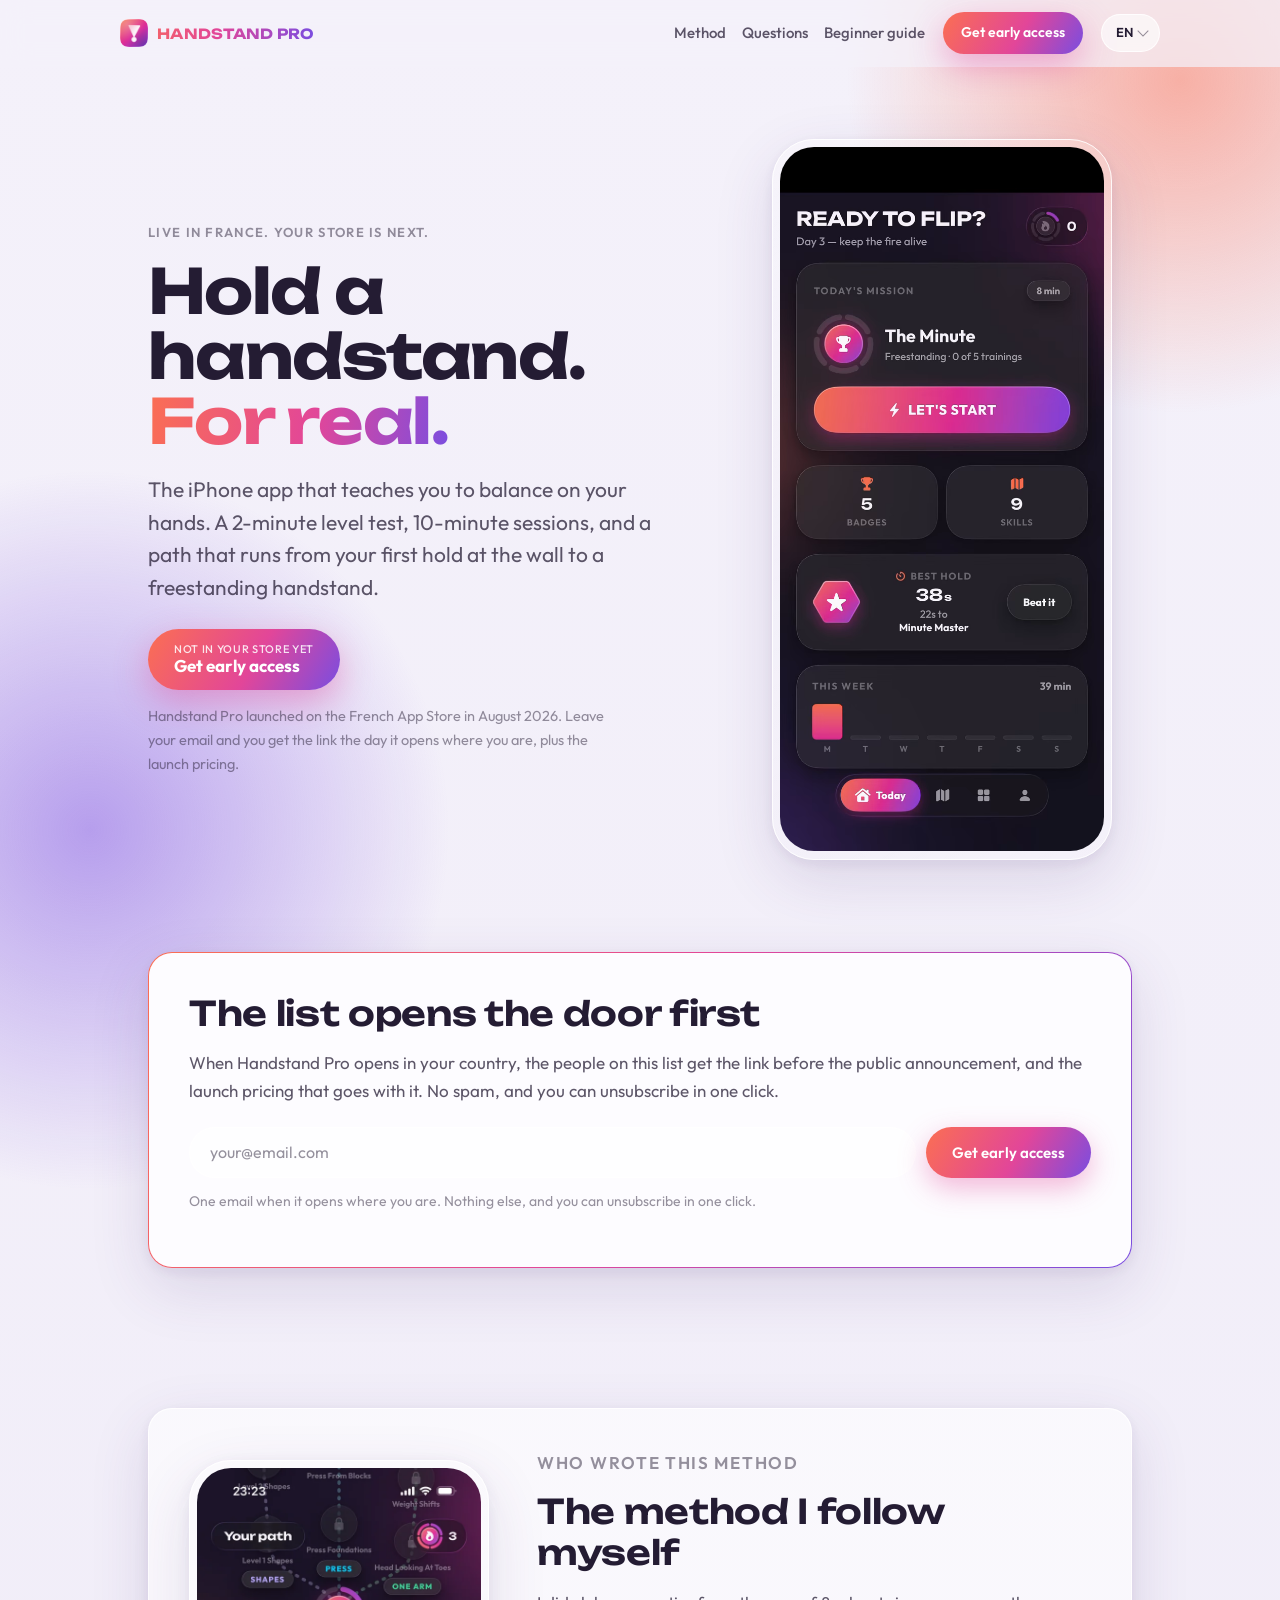
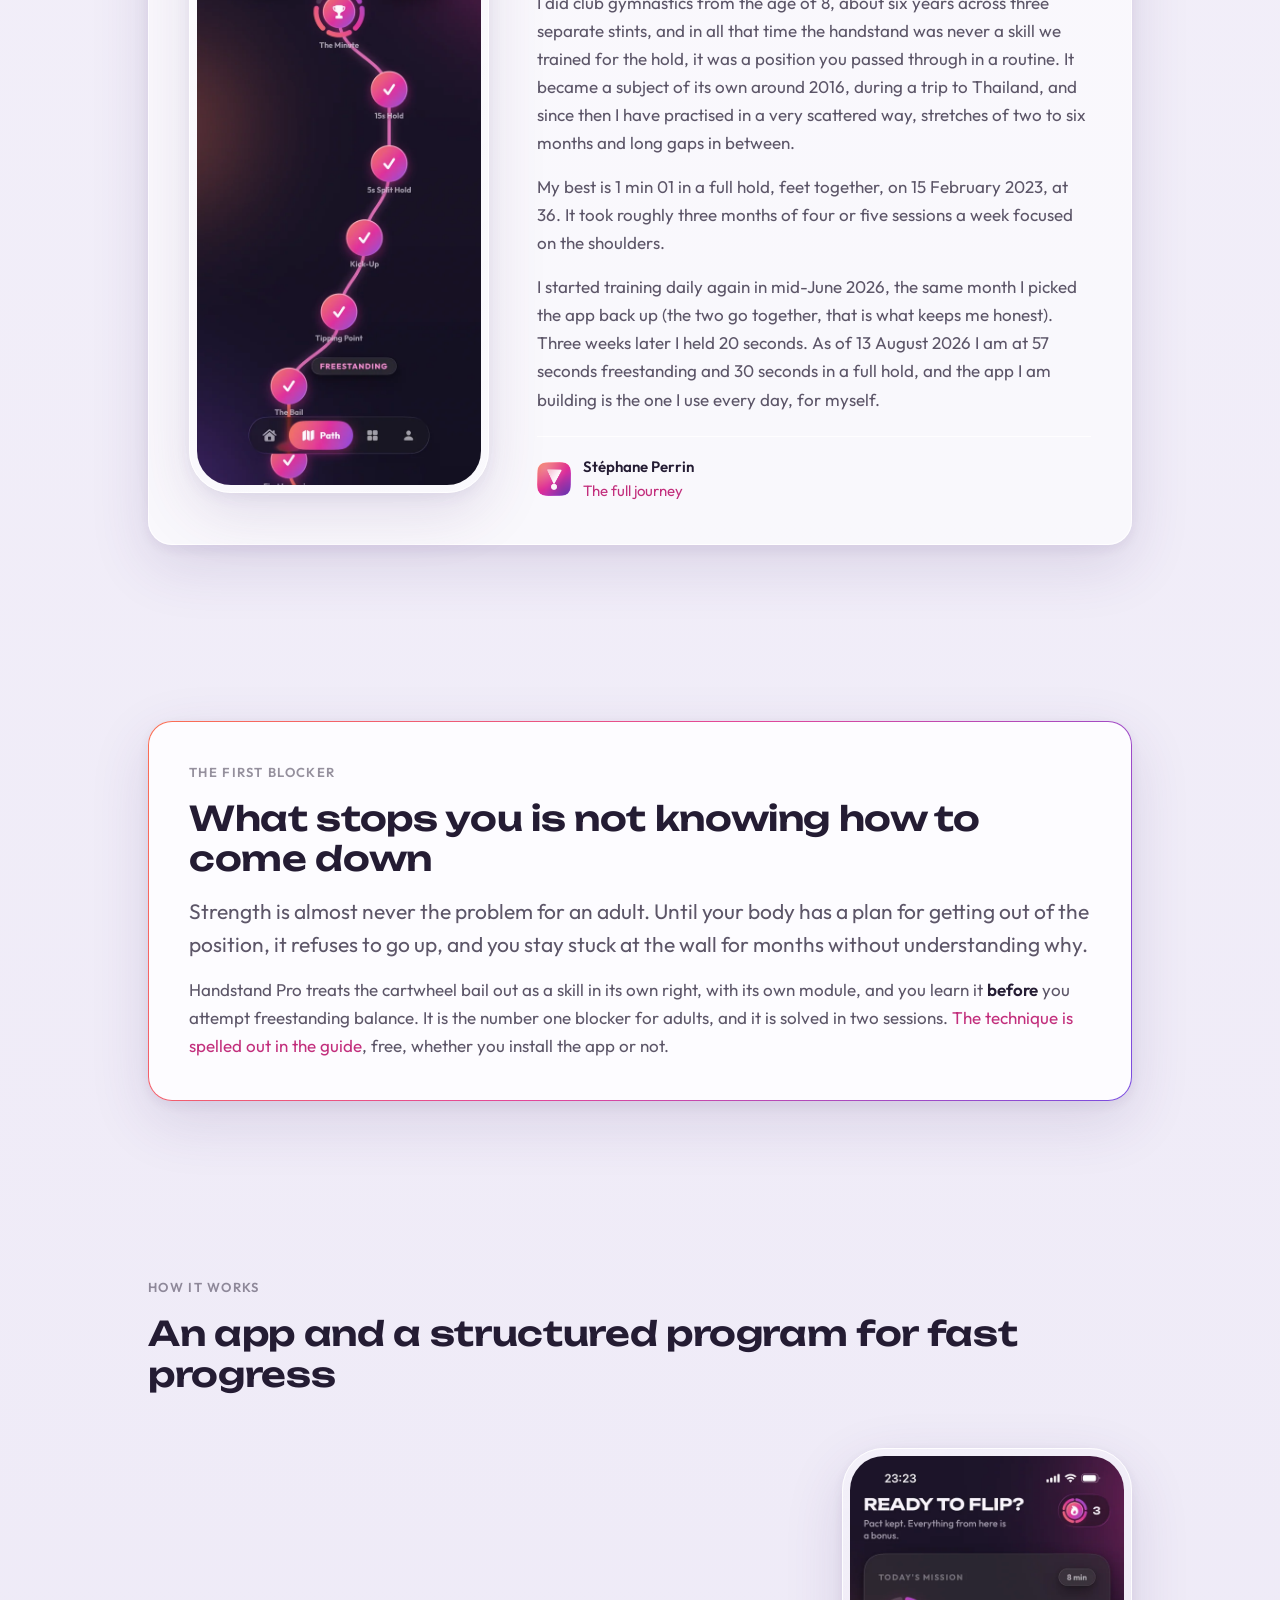
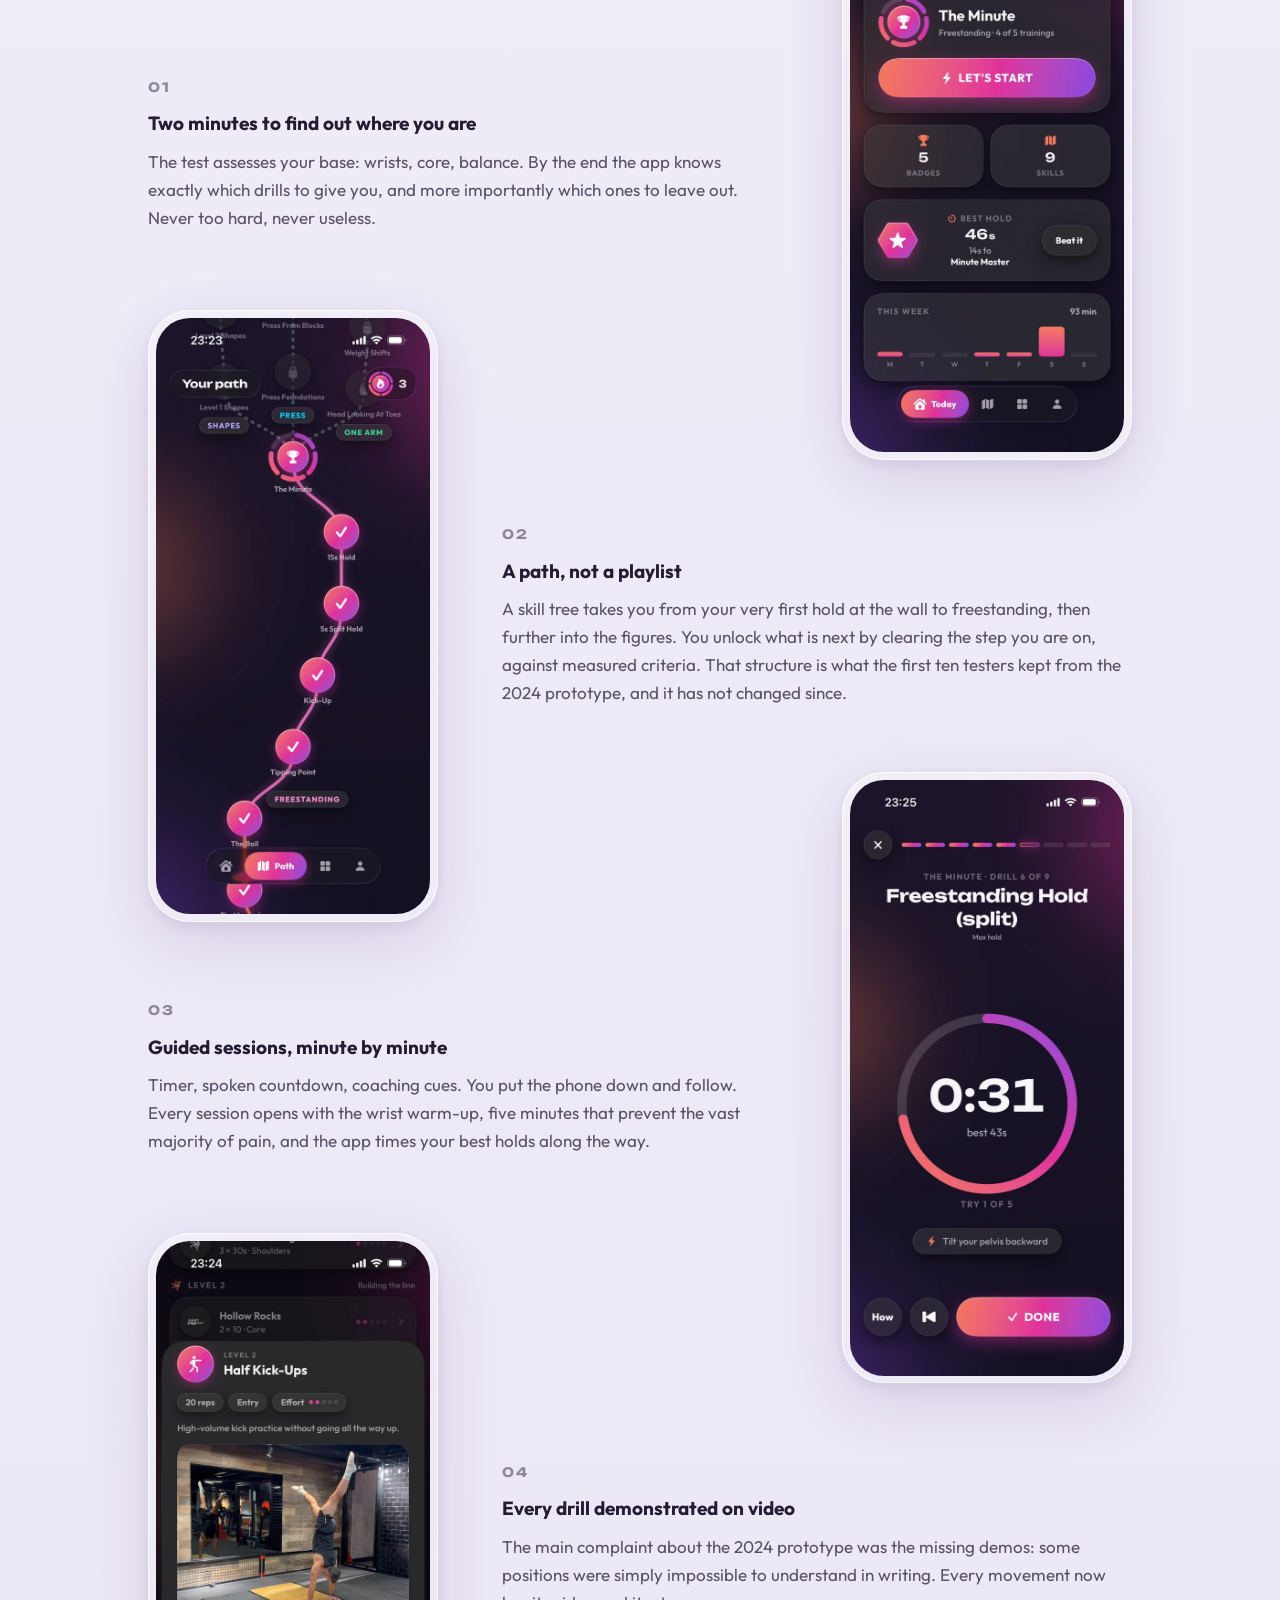
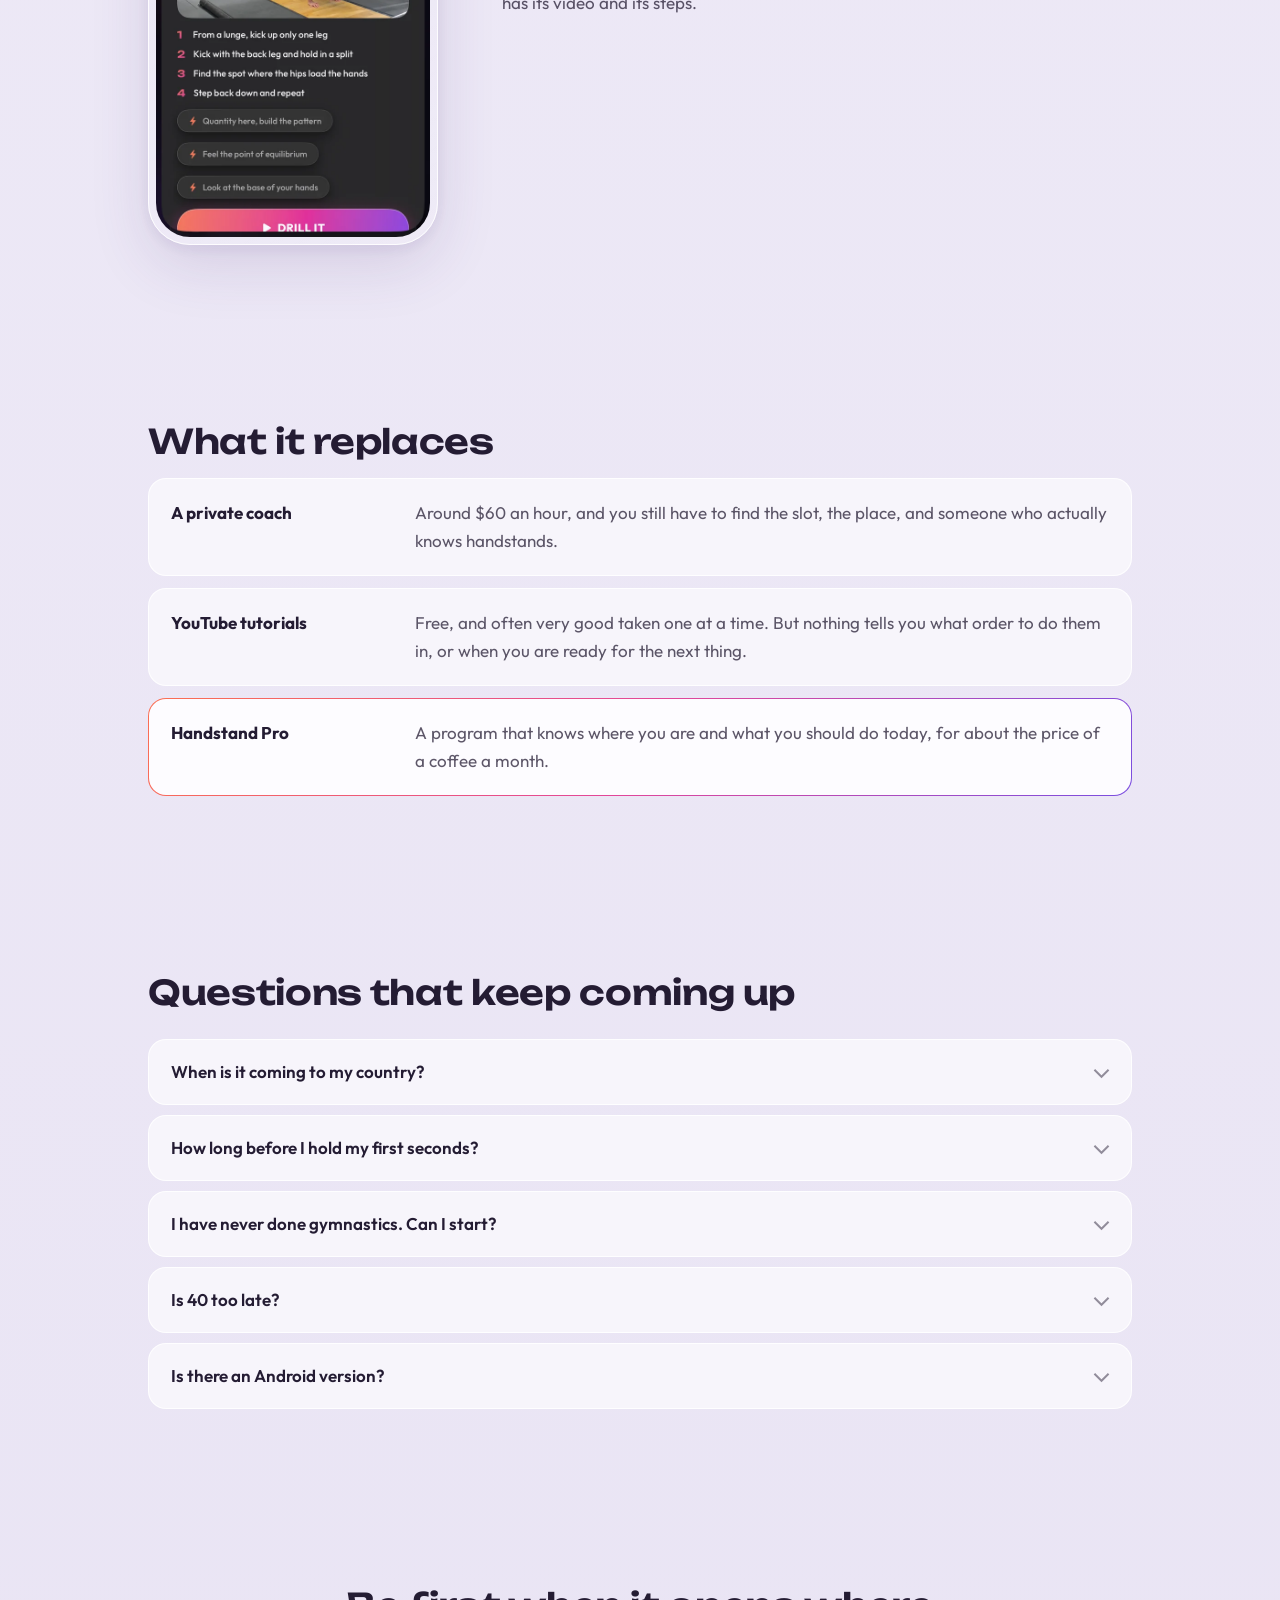
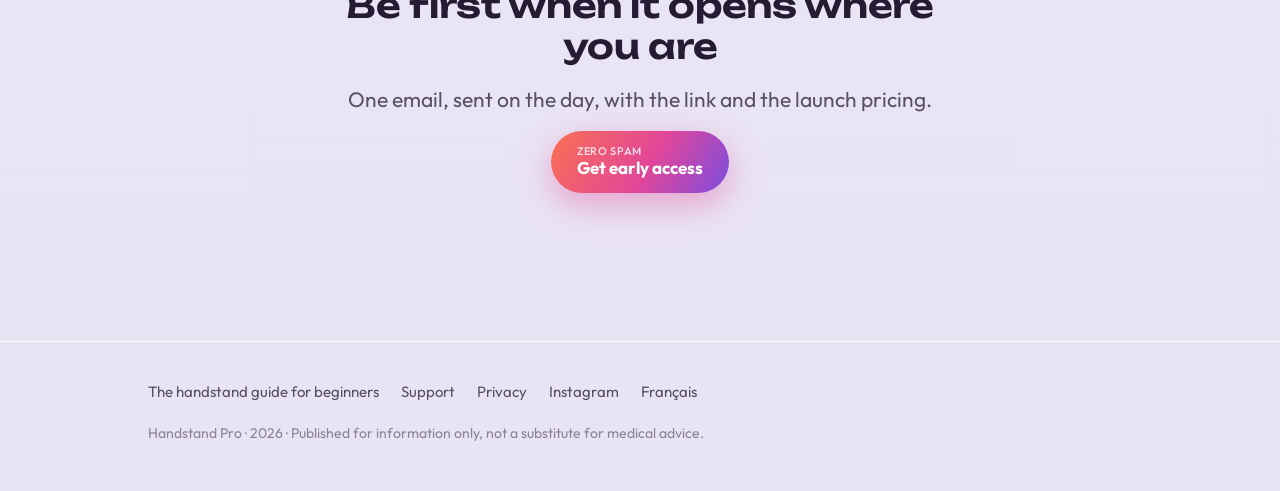
==== index.html @ 911c71a0 "Publier la page d'accueil handstandpro.app Remplace la landing MailerLite, devenue fausse depuis la " ====
<!doctype html>
<html lang="fr">
<head>
<meta charset="utf-8">
<meta name="viewport" content="width=device-width, initial-scale=1">
<title>Handstand Pro</title>
<meta name="description" content="Handstand Pro, l'app iPhone qui apprend l'équilibre sur les mains. Choisissez votre langue. Handstand Pro, the iPhone app that teaches you to balance on your hands. Pick your language.">
<link rel="canonical" href="https://handstandpro.app/">
<link rel="alternate" hreflang="fr" href="https://handstandpro.app/fr/">
<link rel="alternate" hreflang="en" href="https://handstandpro.app/en/">
<link rel="alternate" hreflang="x-default" href="https://handstandpro.app/">
<meta property="og:type" content="website">
<meta property="og:site_name" content="Handstand Pro">
<meta property="og:title" content="Handstand Pro : tiens sur les mains, pour de vrai">
<meta property="og:description" content="L'app iPhone qui t'apprend l'équilibre sur les mains : test de niveau de 2 minutes, séances de 10 minutes, parcours du mur à l'équilibre libre.">
<meta property="og:url" content="https://handstandpro.app/">
<meta property="og:image" content="https://handstandpro.app/assets/img/og-default.png">
<meta property="og:image:width" content="1200">
<meta property="og:image:height" content="630">
<meta name="twitter:card" content="summary_large_image">
<meta name="twitter:title" content="Handstand Pro : tiens sur les mains, pour de vrai">
<meta name="twitter:description" content="L'app iPhone qui t'apprend l'équilibre sur les mains : test de niveau de 2 minutes, séances de 10 minutes, parcours du mur à l'équilibre libre.">
<meta name="twitter:image" content="https://handstandpro.app/assets/img/og-default.png">
<meta name="theme-color" content="#171226">
<link rel="icon" href="/assets/img/favicon-32.png" sizes="32x32">
<link rel="icon" href="/assets/img/favicon-16.png" sizes="16x16">
<link rel="apple-touch-icon" href="/assets/img/apple-touch-icon.png">
<link rel="preload" href="/assets/fonts/Outfit-Regular.woff2" as="font" type="font/woff2" crossorigin>
<link rel="preload" href="/assets/fonts/Unbounded-Bold.woff2" as="font" type="font/woff2" crossorigin>
<link rel="stylesheet" href="/assets/css/style.css">

<!-- Aiguillage de langue.
     Il ne s'exécute QUE sur cette page. Ni /fr/ ni /en/ ne redirigent, ce qui
     garantit que les deux restent explorables par un robot, partageables par
     lien direct, et indexables séparément. Googlebot explore majoritairement
     depuis les États-Unis sans en-tête Accept-Language : une redirection posée
     sur les pages de langue lui cacherait purement et simplement le français.
     replace() plutôt que href pour ne pas piéger le bouton retour, et un choix
     explicite déjà mémorisé prime toujours sur la langue du navigateur. -->
<script>
(function () {
  try {
    var choix = localStorage.getItem("hp-lang");
    if (choix !== "fr" && choix !== "en") {
      choix = /^fr\b/i.test(navigator.language || "") ? "fr" : "en";
    }
    location.replace("/" + choix + "/" + location.search + location.hash);
  } catch (e) {}
})();
</script>
</head>
<body>
<main class="wrap section final">
  <p><img src="/assets/img/logo.png" alt="" width="64" height="64" style="border-radius:16px"></p>
  <h1 style="font-size:clamp(28px,5vw,44px)">Handstand&nbsp;<span class="grad">Pro</span></h1>
  <p class="lede">L'app iPhone qui t'apprend l'équilibre sur les mains.<br>
    <span lang="en">The iPhone app that teaches you to balance on your hands.</span></p>
  <div class="cta-row">
    <a class="btn-store" href="/fr/" hreflang="fr" lang="fr">
      <span class="store-lines"><span class="store-small">Le site en</span><span class="store-big">Français</span></span>
    </a>
    <a class="btn-ghost" href="/en/" hreflang="en" lang="en">English</a>
  </div>
  <p class="cta-note" style="margin-top:26px">
    <a href="https://learn.handstandpro.app/fr/">Le guide du handstand</a> ·
    <a href="https://learn.handstandpro.app/" hreflang="en" lang="en">The handstand guide</a> ·
    <a href="https://support.handstandpro.app">Assistance</a> ·
    <a href="https://privacy.handstandpro.app">Confidentialité</a>
  </p>
</main>
</body>
</html>
---- assets/css/style.css ----
/* handstandpro.app · design system Handstand Pro
   Mêmes jetons et mêmes polices que learn.handstandpro.app : les deux domaines
   doivent se ressembler. La mise en page, elle, est celle d'une page d'accueil
   produit et non d'un site éditorial : sections pleine largeur, un seul but,
   installer l'app. */

@font-face {
  font-family: "Outfit";
  src: url("/assets/fonts/Outfit-Regular.woff2") format("woff2");
  font-weight: 400; font-style: normal; font-display: swap;
}
@font-face {
  font-family: "Outfit";
  src: url("/assets/fonts/Outfit-Medium.woff2") format("woff2");
  font-weight: 500; font-style: normal; font-display: swap;
}
@font-face {
  font-family: "Outfit";
  src: url("/assets/fonts/Outfit-SemiBold.woff2") format("woff2");
  font-weight: 600; font-style: normal; font-display: swap;
}
@font-face {
  font-family: "Outfit";
  src: url("/assets/fonts/Outfit-Bold.woff2") format("woff2");
  font-weight: 700; font-style: normal; font-display: swap;
}
@font-face {
  font-family: "Unbounded";
  src: url("/assets/fonts/Unbounded-SemiBold.woff2") format("woff2");
  font-weight: 600; font-style: normal; font-display: swap;
}
@font-face {
  font-family: "Unbounded";
  src: url("/assets/fonts/Unbounded-Bold.woff2") format("woff2");
  font-weight: 700; font-style: normal; font-display: swap;
}

:root {
  --a1: #fb6f52;
  --a2: #e24699;
  --a3: #7a4de0;
  --bg-1: #171226;
  --bg-2: #100c1a;
  --ink: #f4f2f7;
  --ink-2: rgba(244, 242, 247, .72);
  --ink-3: rgba(244, 242, 247, .45);
  --glass: rgba(255, 255, 255, .06);
  --glass-strong: rgba(255, 255, 255, .1);
  --edge: rgba(255, 255, 255, .14);
  --shadow: 0 20px 60px rgba(0, 0, 0, .45), 0 4px 14px rgba(0, 0, 0, .3);
  --link: #ff9ec9;
  --r: 24px;
  --font-display: "Unbounded", system-ui, sans-serif;
  --font-ui: "Outfit", -apple-system, system-ui, sans-serif;
  --wrap: 1040px;
}
@media (prefers-color-scheme: light) {
  :root {
    --bg-1: #f4f1fa;
    --bg-2: #e9e4f4;
    --ink: #241c33;
    --ink-2: rgba(36, 28, 51, .74);
    --ink-3: rgba(36, 28, 51, .48);
    --glass: rgba(255, 255, 255, .6);
    --glass-strong: rgba(255, 255, 255, .82);
    --edge: rgba(255, 255, 255, .85);
    --shadow: 0 20px 60px rgba(80, 50, 120, .14), 0 4px 14px rgba(80, 50, 120, .08);
    --link: #c22e7c;
  }
}

* { box-sizing: border-box; }
html { scroll-behavior: smooth; }
html, body { margin: 0; padding: 0; }
body {
  font-family: var(--font-ui);
  font-size: 17px;
  line-height: 1.65;
  color: var(--ink);
  background: linear-gradient(180deg, var(--bg-1) 0%, var(--bg-2) 100%) no-repeat;
  background-color: var(--bg-2);
  min-height: 100vh;
  -webkit-font-smoothing: antialiased;
  position: relative;
  overflow-x: hidden;
}
/* Les deux halos signature, fixes derrière tout le contenu. */
body::before, body::after {
  content: "";
  position: fixed;
  border-radius: 50%;
  z-index: -1;
  pointer-events: none;
  opacity: .5;
}
body::before {
  width: 760px; height: 760px; top: -300px; right: -280px;
  background: radial-gradient(circle, var(--a1) 0%, transparent 62%);
}
body::after {
  width: 820px; height: 820px; bottom: -340px; left: -320px;
  background: radial-gradient(circle, var(--a3) 0%, transparent 62%);
}
@media (prefers-reduced-motion: reduce) {
  html { scroll-behavior: auto; }
  * { animation: none !important; transition: none !important; }
}

/* ---- Accessibilité ---- */
.skip {
  position: absolute;
  left: 12px; top: -60px;
  z-index: 50;
  padding: 10px 18px;
  border-radius: 999px;
  background: var(--a3);
  color: #fff;
  font-weight: 600;
  text-decoration: none;
  transition: top .2s;
}
.skip:focus { top: 12px; }
a:focus-visible, button:focus-visible, summary:focus-visible {
  outline: 3px solid var(--a2);
  outline-offset: 3px;
  border-radius: 8px;
}

/* ---- En-tête ---- */
.site-header {
  position: sticky;
  top: 0;
  z-index: 30;
  padding: 12px clamp(14px, 4vw, 28px);
  backdrop-filter: blur(14px);
  -webkit-backdrop-filter: blur(14px);
  background: color-mix(in oklab, var(--bg-1) 72%, transparent);
  border-bottom: 1px solid transparent;
  transition: border-color .2s;
}
.header-inner {
  max-width: var(--wrap);
  margin: 0 auto;
  display: flex;
  align-items: center;
  gap: 10px 18px;
}
.brand {
  font-family: var(--font-display);
  font-weight: 700;
  font-size: 14px;
  letter-spacing: .02em;
  text-transform: uppercase;
  text-decoration: none;
  background: linear-gradient(90deg, var(--a1), var(--a2), var(--a3));
  -webkit-background-clip: text;
  background-clip: text;
  color: transparent;
  display: inline-flex;
  align-items: center;
  gap: 9px;
  margin-right: auto;
}
.brand img { border-radius: 8px; display: block; flex: none; }
/* Sous 460 px, le mot-symbole seul : la rangée logo + nom + bouton + langue
   dépassait la largeur de l'écran, et un dépassement horizontal empêche le
   fond de l'en-tête collant de couvrir toute la page. Vérifié à 375 px. */
@media (max-width: 460px) { .brand-word { display: none; } }
.site-nav { display: flex; gap: 4px 16px; }
.site-nav a {
  color: var(--ink-2);
  text-decoration: none;
  font-weight: 500;
  font-size: 15px;
}
.site-nav a:hover { color: var(--ink); }
@media (max-width: 720px) { .site-nav { display: none; } }

/* Sélecteur de langue en <details>, sans une ligne de JavaScript. */
.langs { position: relative; }
.langs summary {
  display: inline-flex;
  align-items: center;
  gap: 6px;
  cursor: pointer;
  list-style: none;
  font-weight: 600;
  font-size: 13px;
  color: var(--ink);
  background: var(--glass);
  border: 1px solid var(--edge);
  border-radius: 999px;
  padding: 7px 12px 7px 14px;
}
.langs summary::-webkit-details-marker { display: none; }
.langs summary::after {
  content: "";
  width: 7px; height: 7px;
  border-right: 1.5px solid var(--ink-3);
  border-bottom: 1.5px solid var(--ink-3);
  transform: translateY(-2px) rotate(45deg);
  transition: transform .2s;
}
.langs[open] summary::after { transform: translateY(1px) rotate(-135deg); }
.langs nav {
  position: absolute;
  top: calc(100% + 6px);
  right: 0;
  z-index: 20;
  display: flex;
  flex-direction: column;
  min-width: 100%;
  padding: 6px;
  border-radius: 14px;
  border: 1px solid var(--edge);
  background: var(--bg-1);
  box-shadow: var(--shadow);
}
.langs nav a {
  white-space: nowrap;
  font-weight: 600;
  font-size: 13px;
  color: var(--ink-2);
  text-decoration: none;
  border-radius: 9px;
  padding: 7px 12px;
}
.langs nav a:hover { color: var(--ink); background: var(--glass-strong); }

/* ---- Boutons ---- */
/* Le badge App Store officiel d'Apple, version française noire.
   Les règles d'Apple interdisent de le redessiner, de le recolorer ou de
   l'enfermer dans un autre bouton : il se pose tel quel, avec autour une zone
   de respiration d'au moins un dixième de sa hauteur. D'où un simple lien
   autour du SVG, et non la pilule dégradée du reste du site.
   Il ne sert que sur la page française, seule à pointer vers l'App Store.
   Pour l'ouverture internationale, télécharger la déclinaison anglaise et
   l'ajouter à côté : ce badge est localisé, il ne se traduit pas en CSS. */
.btn-badge {
  display: inline-block;
  line-height: 0;
  border-radius: 9px;
  transition: transform .18s, filter .18s;
}
.btn-badge img { display: block; height: 54px; width: auto; }
.btn-badge:hover { filter: brightness(1.12); transform: translateY(-1px); }
.header-badge img { height: 38px; }
@media (max-width: 480px) { .header-badge img { height: 34px; } }

.btn-store {
  display: inline-flex;
  align-items: center;
  gap: 12px;
  padding: 14px 26px 15px;
  border-radius: 999px;
  font-weight: 600;
  font-size: 16px;
  color: #fff;
  text-decoration: none;
  background: linear-gradient(120deg, var(--a1), var(--a2) 55%, var(--a3));
  box-shadow: 0 12px 34px color-mix(in oklab, var(--a2) 42%, transparent);
  transition: transform .18s, filter .18s;
}
.btn-store:hover { filter: brightness(1.08); transform: translateY(-1px); }
.btn-store svg { flex: none; }
.btn-store .store-lines { display: flex; flex-direction: column; line-height: 1.15; text-align: left; }
.btn-store .store-small { font-size: 11px; font-weight: 500; opacity: .85; text-transform: uppercase; letter-spacing: .06em; }
.btn-store .store-big { font-size: 17px; font-weight: 700; }
.header-cta { padding: 9px 18px 10px; font-size: 14px; }
.header-cta .store-lines { display: none; }
.header-cta .store-label { font-weight: 600; }
@media (max-width: 480px) { .header-cta { padding: 8px 14px; } }

.btn-ghost {
  display: inline-flex;
  align-items: center;
  gap: 8px;
  padding: 13px 22px;
  border-radius: 999px;
  font-weight: 600;
  font-size: 15px;
  color: var(--ink);
  text-decoration: none;
  background: var(--glass);
  border: 1px solid var(--edge);
  transition: .2s;
}
.btn-ghost:hover { background: var(--glass-strong); }

/* ---- Structure ---- */
main { display: block; }
.wrap {
  max-width: var(--wrap);
  margin: 0 auto;
  padding: 0 clamp(16px, 4vw, 28px);
}
.section { padding: clamp(48px, 8vw, 88px) 0; }
.section-tight { padding: clamp(30px, 5vw, 52px) 0; }
.eyebrow {
  font-size: 13px;
  font-weight: 600;
  letter-spacing: .1em;
  text-transform: uppercase;
  color: var(--ink-3);
  margin: 0 0 14px;
}
h1 {
  font-family: var(--font-display);
  font-weight: 700;
  font-size: clamp(34px, 6.4vw, 62px);
  line-height: 1.05;
  letter-spacing: -.02em;
  margin: 0 0 20px;
  overflow-wrap: break-word;
}
h2 {
  font-family: var(--font-display);
  font-weight: 600;
  font-size: clamp(24px, 3.6vw, 34px);
  line-height: 1.2;
  letter-spacing: -.01em;
  margin: 0 0 16px;
  overflow-wrap: break-word;
}
h3 {
  font-family: var(--font-ui);
  font-weight: 700;
  font-size: 19px;
  margin: 0 0 8px;
  color: var(--ink);
}
p { margin: 0 0 16px; color: var(--ink-2); }
p:last-child { margin-bottom: 0; }
p strong, li strong { color: var(--ink); font-weight: 600; }
a { color: var(--link); text-decoration: underline; text-decoration-color: transparent; transition: .2s; }
a:hover { text-decoration-color: currentColor; }
.lede { font-size: clamp(17px, 2.2vw, 21px); line-height: 1.55; max-width: 620px; }
.grad {
  background: linear-gradient(100deg, var(--a1), var(--a2) 55%, var(--a3));
  -webkit-background-clip: text;
  background-clip: text;
  color: transparent;
}

/* ---- Hero ---- */
.hero { padding: clamp(34px, 6vw, 72px) 0 clamp(20px, 4vw, 40px); }
.hero-grid {
  display: grid;
  grid-template-columns: minmax(0, 1fr) minmax(0, 380px);
  gap: clamp(28px, 5vw, 60px);
  align-items: center;
}
@media (max-width: 860px) {
  .hero-grid { grid-template-columns: minmax(0, 1fr); }
}
.hero .cta-row {
  display: flex;
  flex-wrap: wrap;
  align-items: center;
  gap: 14px;
  margin: 26px 0 14px;
}
.cta-note { font-size: 14.5px; color: var(--ink-3); margin: 0; max-width: 460px; }

/* Le cadre du téléphone. Un contour de verre, pas une image de mockup :
   aucune bitmap à charger, et il s'adapte à n'importe quelle capture. */
/* Le rapport d'image vit sur .phone-screen et non ici : avec box-sizing
   border-box, un aspect-ratio posé sur .phone s'applique à la boîte de bordure,
   et les 8 px de rembourrage rendaient l'écran plus haut que l'écran réel.
   Le cadre tire donc sa hauteur de son contenu. */
.phone {
  position: relative;
  margin: 0 auto;
  width: 100%;
  max-width: 300px;
  border-radius: 42px;
  padding: 8px;
  background: linear-gradient(150deg, rgba(255,255,255,.28), rgba(255,255,255,.05) 45%, rgba(255,255,255,.16));
  box-shadow: var(--shadow);
}
.phone::after {
  content: "";
  position: absolute;
  inset: 0;
  border-radius: 42px;
  border: 1px solid var(--edge);
  pointer-events: none;
}
.phone-lg { max-width: 340px; }

/* L'écran. Il porte le rapport de l'iPhone 16 Pro, celui des captures.
   La vidéo de démo a été enregistrée sans la barre d'état : son rapport brut
   (640/1302) est plus court que celui de l'écran, ce qui donnait un téléphone
   sans front, et le recadrage `cover` qui compensait lui rognait les côtés.
   Le bandeau noir de 89 px est donc incrusté dans le fichier lui-même, avec
   ffmpeg, plutôt que simulé en CSS. C'est ce qui règle le problème pour de
   bon : le haut de l'app change de couleur au fil de la lecture, du quasi
   noir au violet avec un halo rose, aucun aplat ni dégradé fixe ne pouvait
   suivre. La commande est dans le README. */
.phone-screen {
  position: relative;
  aspect-ratio: 1206 / 2622;
  border-radius: 34px;
  overflow: hidden;
  background: #000;
  /* Permet à l'heure ci-dessous de se dimensionner en cqw, donc en proportion
     de l'écran, quelle que soit la taille à laquelle le cadre est affiché. */
  container-type: inline-size;
}
.phone-screen > img,
.phone-screen > video {
  display: block;
  width: 100%;
  height: 100%;
  object-fit: cover;
}

/* L'heure sur le bandeau, pour le seul cas vidéo : les captures ont déjà leur
   vraie barre d'état. Position et taille relevées au pixel sur une capture de
   l'app (1206 × 2622) : centre à 18,37 % de la largeur et 3,72 % de la
   hauteur, chiffres de 38 px de haut, soit 4,4 % de la largeur une fois
   ramenés à la hauteur de fonte.
   La pile de polices commence par celle du système : sur un Mac ou un iPhone,
   c'est la vraie SF Pro, celle de la barre d'état. Ailleurs on retombe sur
   Helvetica, assez proche à cette taille. On n'embarque pas SF, sa licence ne
   couvre pas la diffusion web. C'est la seule entorse aux deux polices du
   design system, et elle est délibérée : il s'agit d'imiter iOS, pas la marque. */
.phone-screen.is-video .phone-time {
  position: absolute;
  top: 3.72%;
  left: 18.37%;
  transform: translate(-50%, -50%);
  z-index: 2;
  color: #fff;
  font-family: -apple-system, BlinkMacSystemFont, "SF Pro Text", "Helvetica Neue", Helvetica, Arial, sans-serif;
  font-size: 4.4cqw;
  font-weight: 600;
  line-height: 1;
  letter-spacing: -.01em;
  font-variant-numeric: tabular-nums;
}

/* ---- Bandeau de chiffres ---- */
.stats {
  display: grid;
  grid-template-columns: repeat(3, minmax(0, 1fr));
  gap: 2px;
  border-radius: var(--r);
  overflow: hidden;
  border: 1px solid var(--edge);
  background: var(--edge);
}
@media (max-width: 620px) { .stats { grid-template-columns: minmax(0, 1fr); } }
.stat {
  background: color-mix(in oklab, var(--bg-1) 88%, transparent);
  padding: 22px 20px;
  text-align: center;
}
.stat-num {
  font-family: var(--font-display);
  font-weight: 700;
  font-size: clamp(24px, 3.4vw, 32px);
  line-height: 1.1;
  display: block;
  margin-bottom: 6px;
}
.stat-label { font-size: 14.5px; color: var(--ink-3); margin: 0; line-height: 1.4; }

/* ---- Cartes ---- */
.card {
  background: var(--glass);
  border: 1px solid var(--edge);
  border-radius: var(--r);
  box-shadow: var(--shadow);
  padding: clamp(24px, 4vw, 40px);
}
/* Carte à bord dégradé, pour les deux ou trois blocs qui doivent ressortir. */
.card-accent {
  border: 1px solid transparent;
  background:
    linear-gradient(var(--bg-1), var(--bg-1)) padding-box,
    linear-gradient(120deg, var(--a1), var(--a2), var(--a3)) border-box;
}
@media (prefers-color-scheme: light) {
  .card-accent {
    background:
      linear-gradient(#fdfcff, #fdfcff) padding-box,
      linear-gradient(120deg, var(--a1), var(--a2), var(--a3)) border-box;
  }
}

/* ---- Bloc auteur ---- */
.author-grid {
  display: grid;
  grid-template-columns: minmax(0, 300px) minmax(0, 1fr);
  gap: clamp(24px, 4vw, 48px);
  align-items: center;
}
@media (max-width: 800px) {
  .author-grid { grid-template-columns: minmax(0, 1fr); }
}
.author-body p { font-size: 17px; }
.signature {
  display: flex;
  align-items: center;
  gap: 12px;
  margin-top: 22px;
  padding-top: 18px;
  border-top: 1px solid var(--edge);
  font-size: 15px;
  color: var(--ink-3);
}
.signature strong { color: var(--ink); font-weight: 600; display: block; }

/* ---- Étapes ---- */
.step {
  display: grid;
  grid-template-columns: minmax(0, 1fr) minmax(0, 290px);
  gap: clamp(24px, 5vw, 64px);
  align-items: center;
  margin-bottom: clamp(44px, 7vw, 84px);
}
.step:last-child { margin-bottom: 0; }
/* nth-of-type et non nth-child : les frères de .step sont un <p> et un <h2>,
   qui décalent la numérotation de nth-child et la rendent dépendante de tout
   ajout de titre dans la section. */
.step:nth-of-type(even) { grid-template-columns: minmax(0, 290px) minmax(0, 1fr); }
.step:nth-of-type(even) .step-visual { order: -1; }

/* Les téléphones s'entrecroisent : le haut de chacun remonte au-dessus du bas
   du précédent, en quinconce d'un côté puis de l'autre. Les textes, eux, ne se
   chevauchent pas. Ils sont centrés verticalement dans une étape bien plus
   haute qu'eux et alternent de côté, si bien que le débord d'un téléphone
   tombe toujours en face de l'espace vide laissé par le texte voisin.
   Réservé au grand écran : sous 800 px la mise en page s'empile, et un
   chevauchement y superposerait texte et image. */
@media (min-width: 801px) {
  .step { margin-bottom: -150px; }
  .step-visual { position: relative; z-index: 1; }
}
@media (max-width: 800px) {
  .step, .step:nth-of-type(even) { grid-template-columns: minmax(0, 1fr); }
  .step:nth-of-type(even) .step-visual { order: 0; }
}
.step-num {
  font-family: var(--font-display);
  font-weight: 700;
  font-size: 13px;
  letter-spacing: .12em;
  color: var(--ink-3);
  margin: 0 0 10px;
}

/* ---- Comparatif ---- */
.compare { display: grid; gap: 12px; }
.compare-row {
  display: grid;
  grid-template-columns: minmax(0, 220px) minmax(0, 1fr);
  gap: 6px 24px;
  align-items: baseline;
  padding: 20px 22px;
  border-radius: 18px;
  border: 1px solid var(--edge);
  background: var(--glass);
}
@media (max-width: 640px) { .compare-row { grid-template-columns: minmax(0, 1fr); } }
.compare-row.is-us { border-color: transparent; background:
    linear-gradient(var(--bg-1), var(--bg-1)) padding-box,
    linear-gradient(120deg, var(--a1), var(--a2), var(--a3)) border-box; }
@media (prefers-color-scheme: light) {
  .compare-row.is-us { background:
      linear-gradient(#fdfcff, #fdfcff) padding-box,
      linear-gradient(120deg, var(--a1), var(--a2), var(--a3)) border-box; }
}
.compare-who { font-weight: 700; color: var(--ink); font-size: 17px; margin: 0; }
.compare-what { margin: 0; }

/* ---- Prix ---- */
.plans {
  display: grid;
  grid-template-columns: repeat(3, minmax(0, 1fr));
  gap: 14px;
}
@media (max-width: 760px) { .plans { grid-template-columns: minmax(0, 1fr); } }
.plan {
  padding: 24px 22px;
  border-radius: 20px;
  border: 1px solid var(--edge);
  background: var(--glass);
  position: relative;
}
.plan.is-best {
  border-color: transparent;
  background:
    linear-gradient(var(--bg-1), var(--bg-1)) padding-box,
    linear-gradient(120deg, var(--a1), var(--a2), var(--a3)) border-box;
}
@media (prefers-color-scheme: light) {
  .plan.is-best { background:
      linear-gradient(#fdfcff, #fdfcff) padding-box,
      linear-gradient(120deg, var(--a1), var(--a2), var(--a3)) border-box; }
}
.plan-tag {
  position: absolute;
  top: -11px; left: 22px;
  font-size: 11.5px;
  font-weight: 700;
  letter-spacing: .08em;
  text-transform: uppercase;
  padding: 4px 12px;
  border-radius: 999px;
  color: #fff;
  background: linear-gradient(90deg, var(--a1), var(--a2), var(--a3));
}
.plan-name { font-size: 14px; font-weight: 600; color: var(--ink-3); margin: 0 0 6px; text-transform: uppercase; letter-spacing: .06em; }
.plan-price { font-family: var(--font-display); font-weight: 700; font-size: 26px; color: var(--ink); margin: 0 0 4px; line-height: 1.15; }
.plan-note { font-size: 14.5px; margin: 0; }

/* ---- FAQ ---- */
.faq { display: grid; gap: 10px; }
.faq details {
  border: 1px solid var(--edge);
  border-radius: 18px;
  background: var(--glass);
  overflow: hidden;
}
.faq summary {
  cursor: pointer;
  list-style: none;
  padding: 18px 52px 18px 22px;
  font-weight: 600;
  font-size: 17px;
  color: var(--ink);
  position: relative;
}
.faq summary::-webkit-details-marker { display: none; }
.faq summary::after {
  content: "";
  position: absolute;
  right: 24px; top: 25px;
  width: 9px; height: 9px;
  border-right: 2px solid var(--ink-3);
  border-bottom: 2px solid var(--ink-3);
  transform: rotate(45deg);
  transition: transform .2s;
}
.faq details[open] summary::after { transform: translateY(4px) rotate(-135deg); }
.faq .faq-body { padding: 0 22px 20px; }
.faq .faq-body p { font-size: 16px; }

/* ---- Bloc final ---- */
.final { text-align: center; }
.final h2 { max-width: 620px; margin-left: auto; margin-right: auto; }
.final .lede { margin-left: auto; margin-right: auto; }
.final .cta-row { justify-content: center; }
.final .cta-note { margin-left: auto; margin-right: auto; }

/* ---- Formulaire d'inscription (page EN uniquement) ---- */
.form-slot { margin: 22px 0 0; }
.signup {
  display: flex;
  flex-wrap: wrap;
  gap: 10px;
}
.signup input[type="email"] {
  flex: 1 1 260px;
  min-width: 0;
  padding: 14px 20px;
  border-radius: 999px;
  border: 1px solid var(--edge);
  background: var(--glass);
  color: var(--ink);
  font-family: inherit;
  /* 16 px au minimum : en dessous, Safari sur iPhone zoome à la mise au point
     et casse la mise en page. */
  font-size: 16px;
  line-height: 1.3;
}
.signup input[type="email"]::placeholder { color: var(--ink-3); }
.signup input[type="email"]:focus-visible {
  outline: 2px solid var(--a2);
  outline-offset: 2px;
  border-color: transparent;
}
.signup button {
  flex: none;
  padding: 14px 26px;
  border: 0;
  border-radius: 999px;
  cursor: pointer;
  font-family: inherit;
  font-size: 15px;
  font-weight: 600;
  color: #fff;
  background: linear-gradient(120deg, var(--a1), var(--a2) 55%, var(--a3));
  box-shadow: 0 10px 28px color-mix(in oklab, var(--a2) 38%, transparent);
  transition: filter .18s, transform .18s;
}
.signup button:hover:not(:disabled) { filter: brightness(1.08); transform: translateY(-1px); }
.signup button:disabled { opacity: .6; cursor: default; }
/* Piège à robots : un champ réel, masqué aux humains et aux lecteurs d'écran.
   Rempli, on jette l'envoi. Évite d'avoir à charger un reCAPTCHA tiers. */
.signup .hp-trap {
  position: absolute;
  left: -9999px;
  width: 1px;
  height: 1px;
  overflow: hidden;
}
.signup-note { font-size: 14px; color: var(--ink-3); margin: 12px 0 0; }
.signup-msg { margin: 14px 0 0; font-size: 16px; font-weight: 500; }
.signup-msg[data-state="ok"] { color: var(--ink); }
.signup-msg[data-state="ko"] { color: var(--link); }

/* ---- Pied de page ---- */
.site-footer {
  border-top: 1px solid var(--edge);
  padding: 38px 0 46px;
  margin-top: clamp(30px, 5vw, 60px);
}
.footer-links {
  display: flex;
  flex-wrap: wrap;
  gap: 10px 22px;
  margin-bottom: 18px;
}
.footer-links a { color: var(--ink-2); text-decoration: none; font-size: 15px; }
.footer-links a:hover { color: var(--ink); }
.footer-note { font-size: 14px; color: var(--ink-3); margin: 0; }
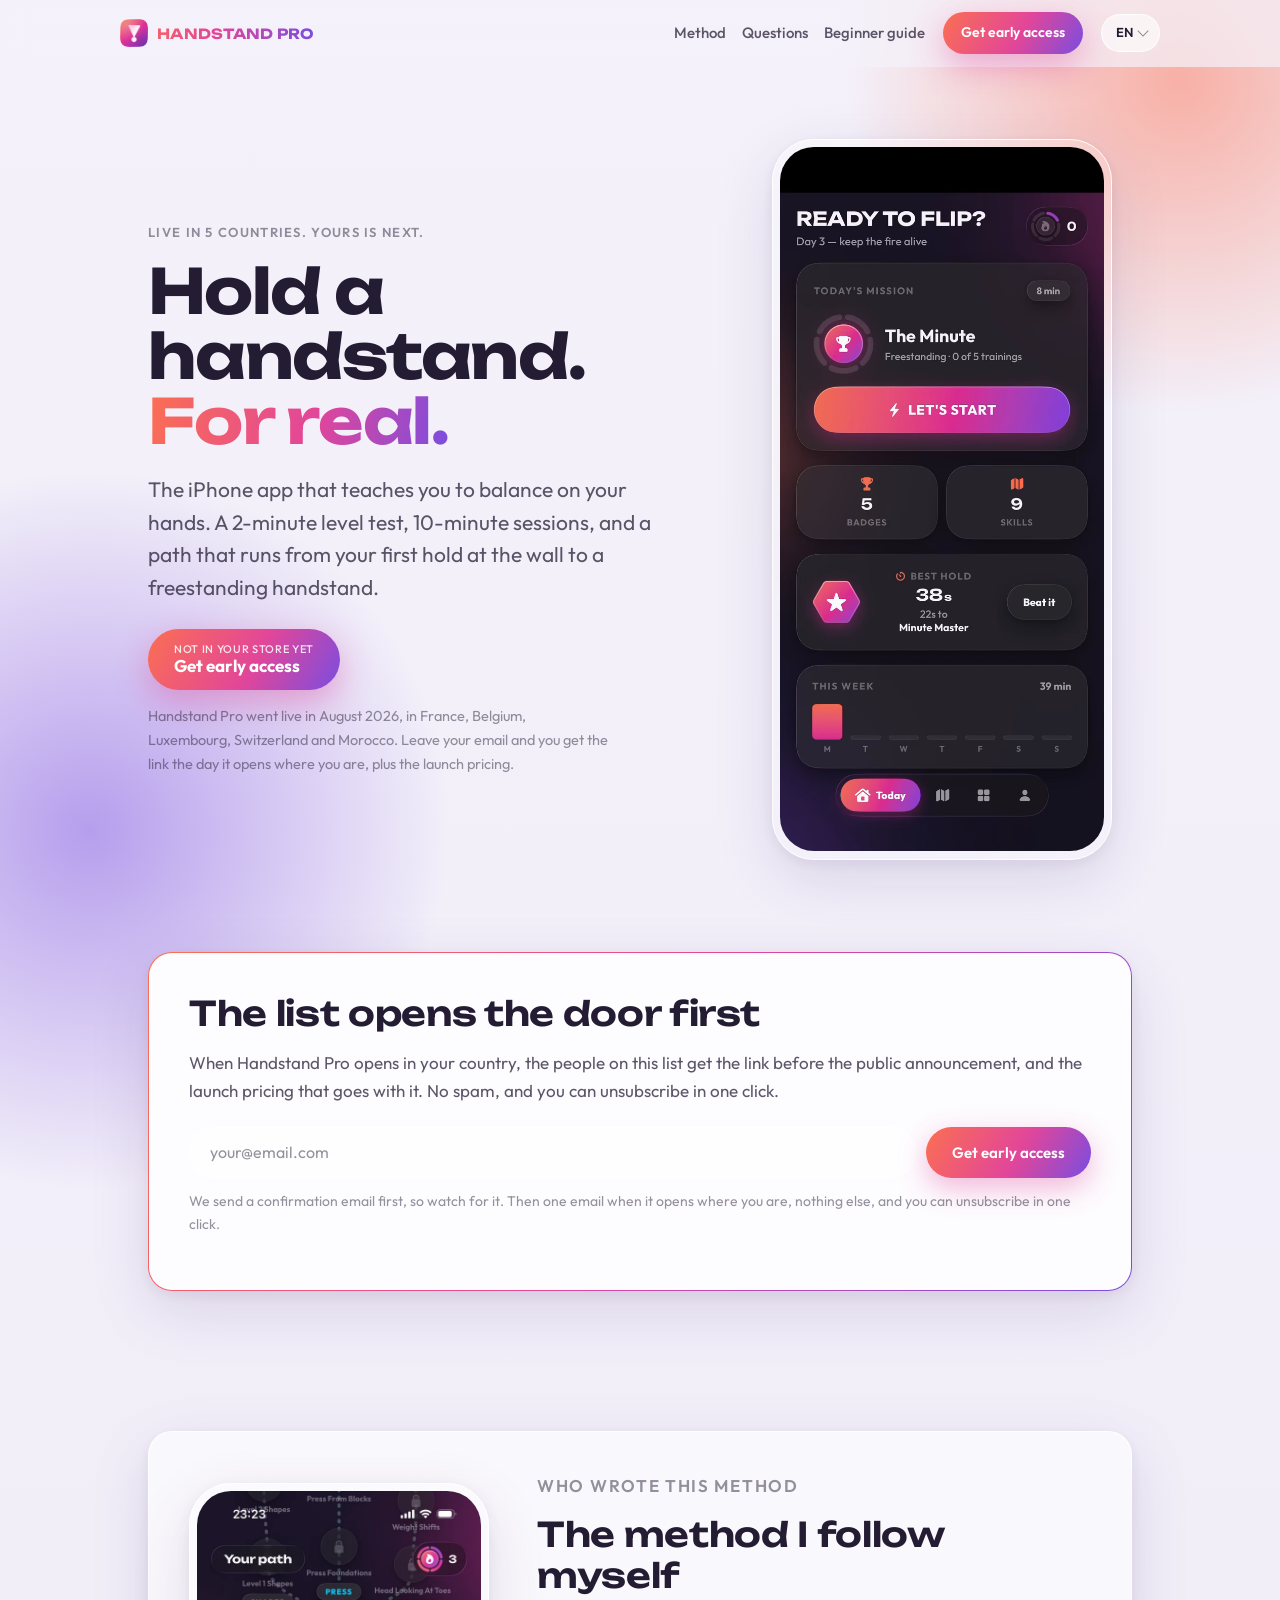
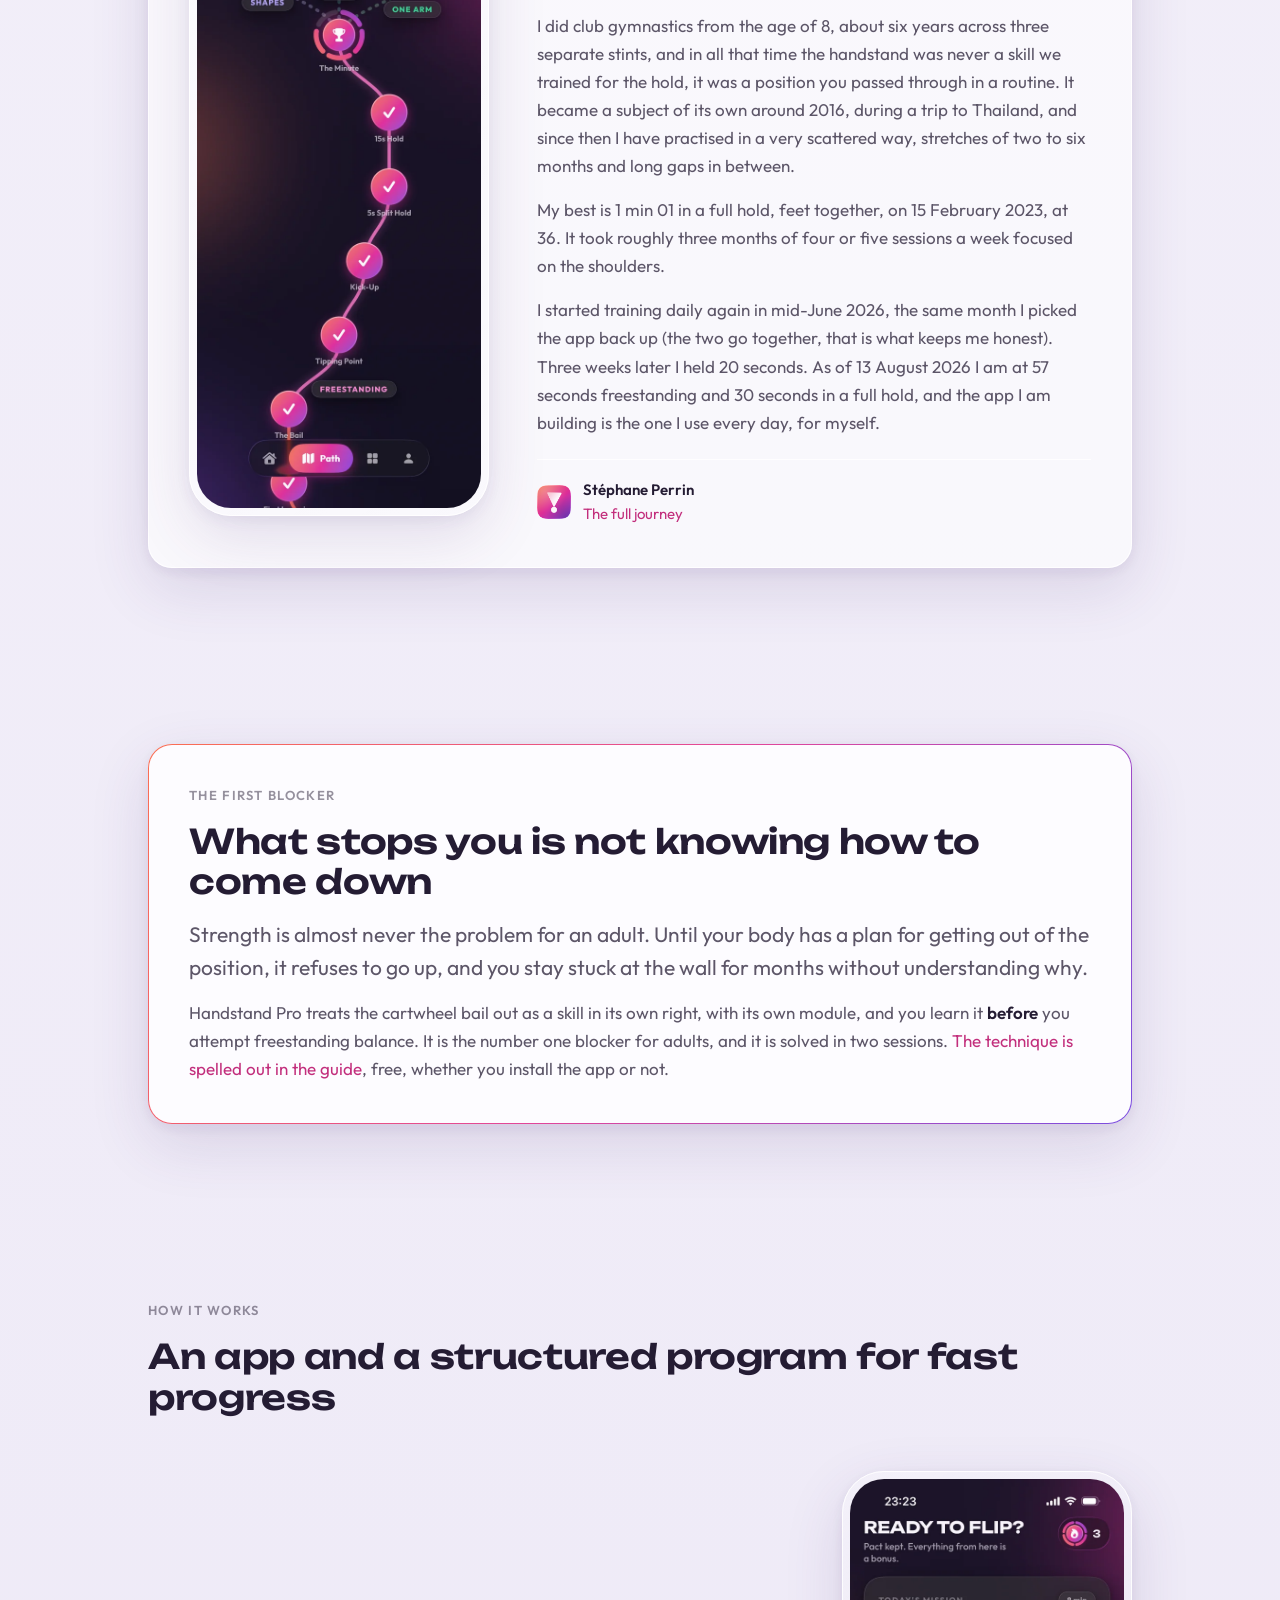
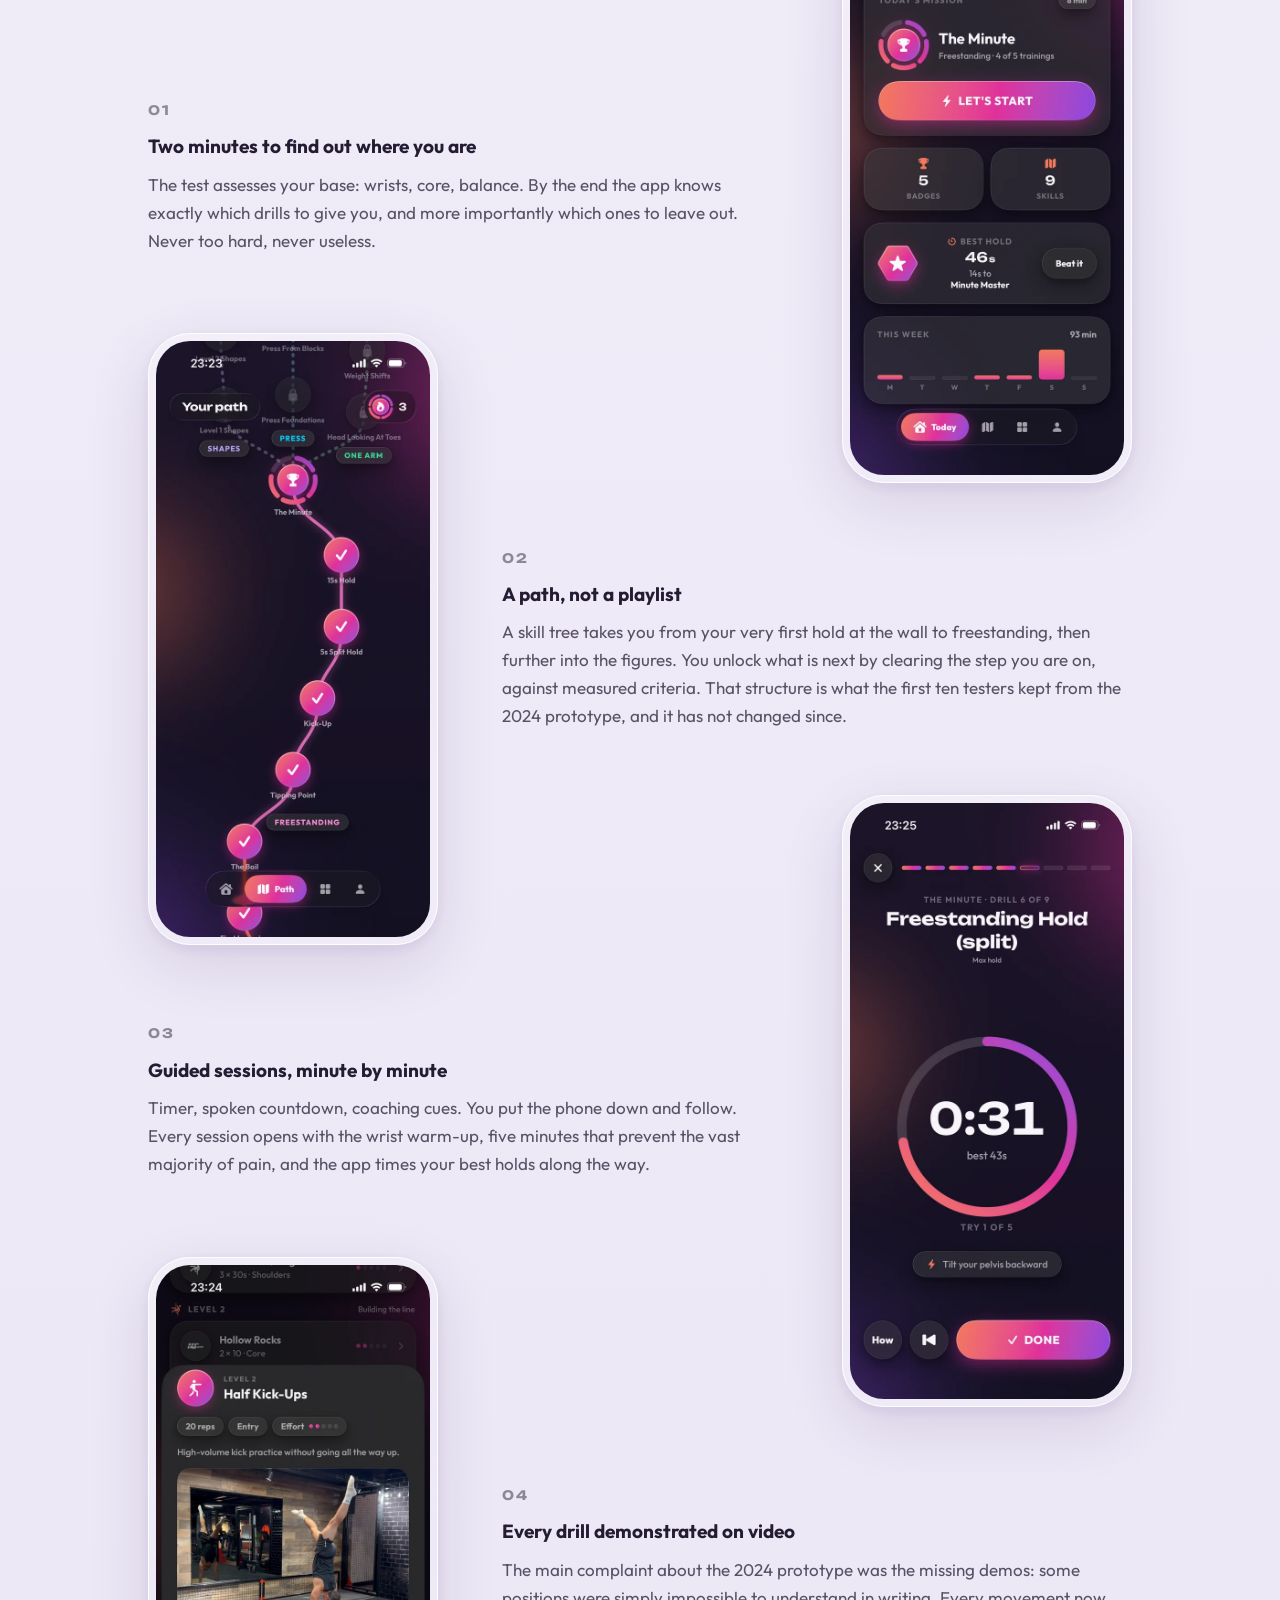
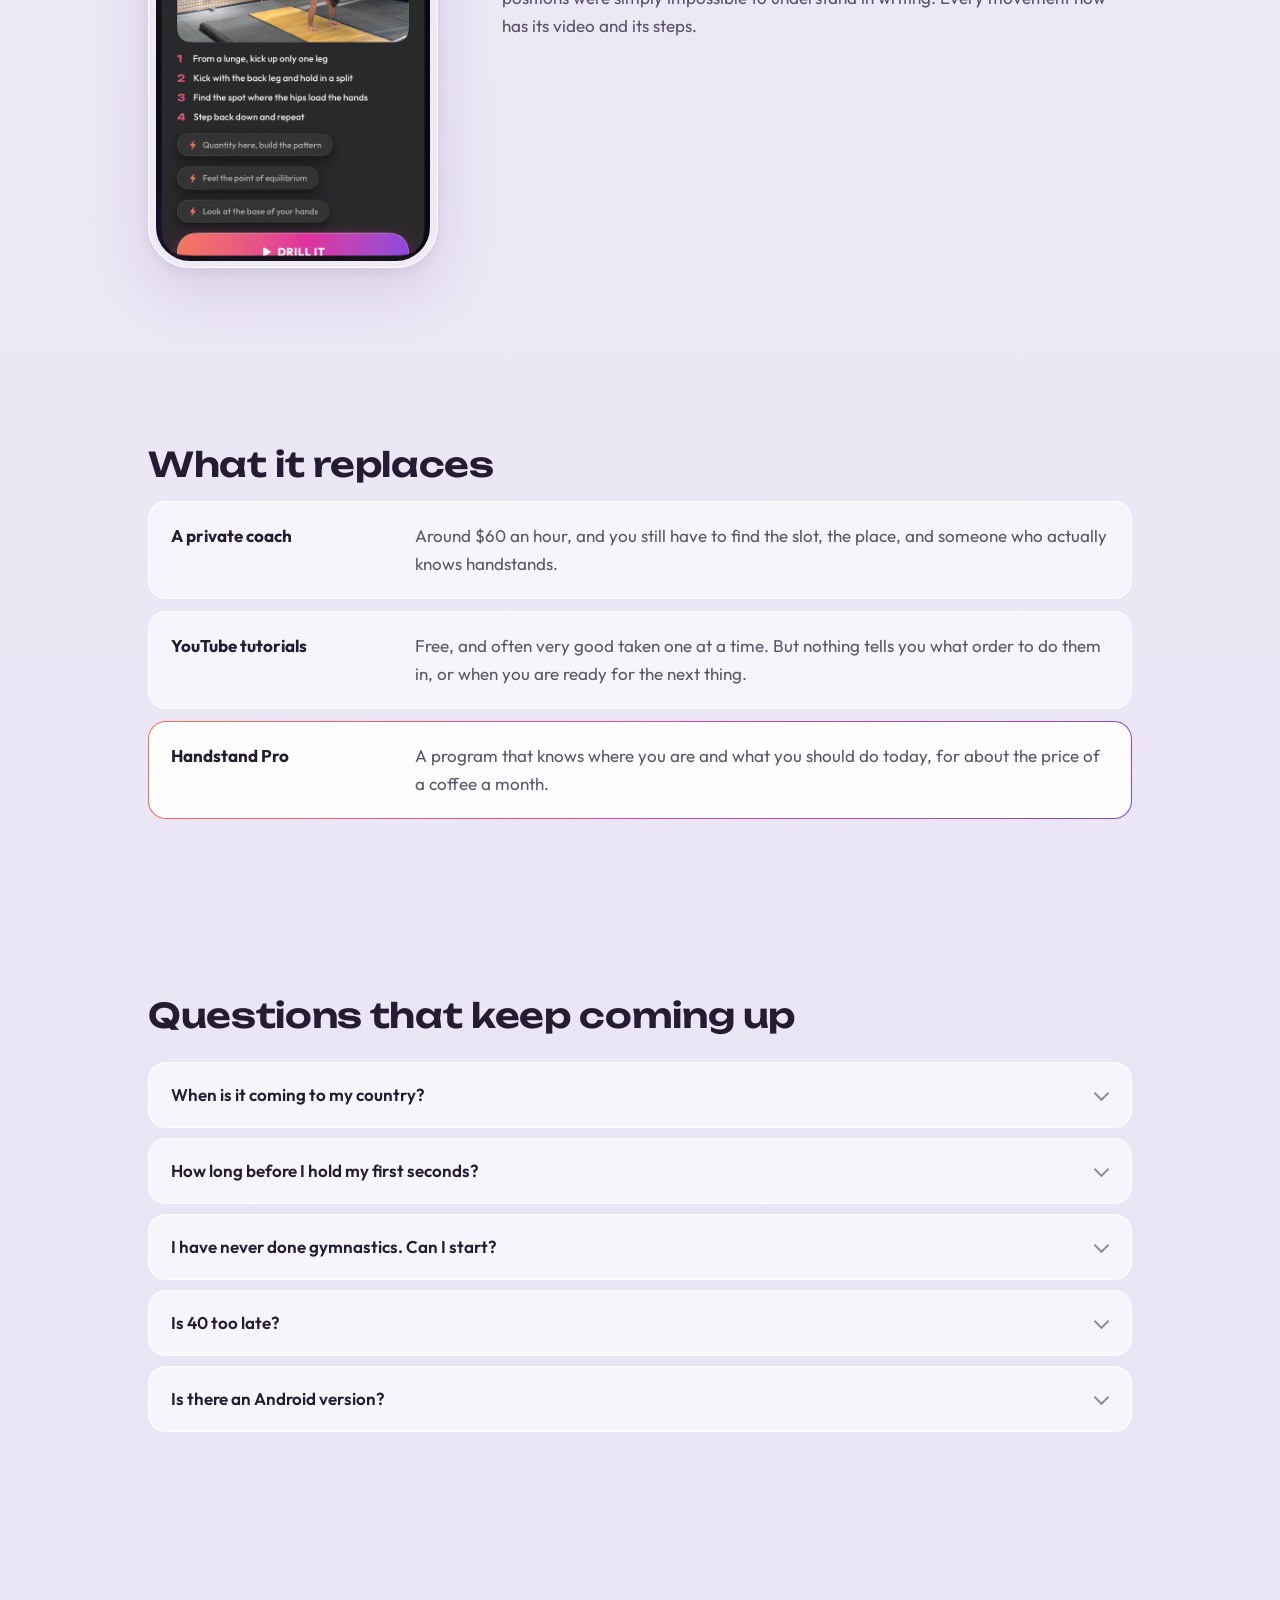
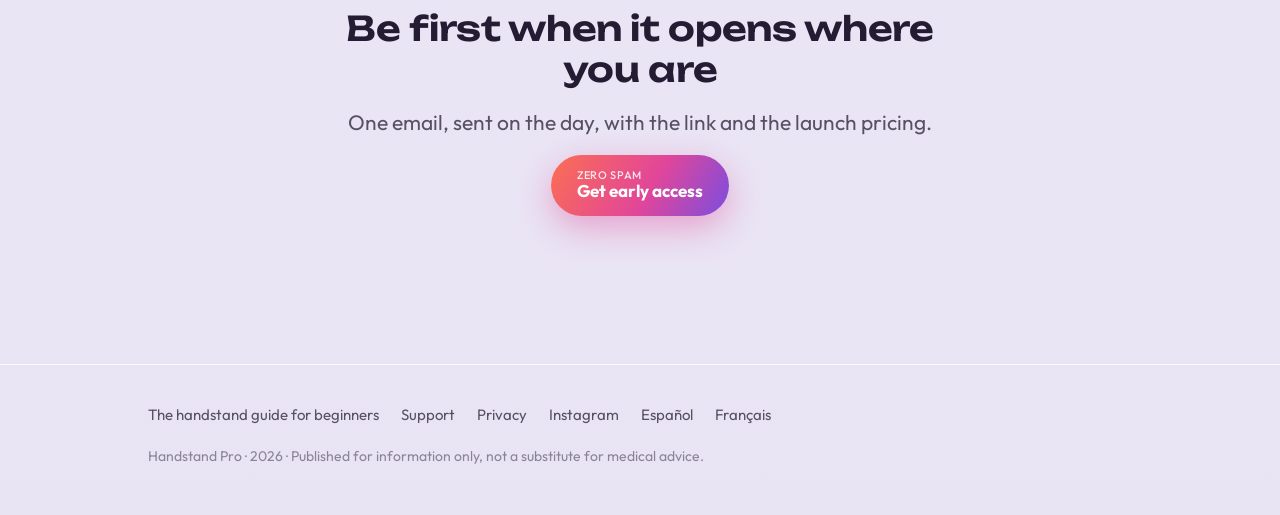
==== commit 014842c1: "Ajouter la page espagnole ⚠️ NE PAS PUBLIER EN L'ÉTAT : il manque la vidéo de démo espagnole, Demo-E" ====
--- a/index.html
+++ b/index.html
@@ -4,10 +4,11 @@
 <meta charset="utf-8">
 <meta name="viewport" content="width=device-width, initial-scale=1">
 <title>Handstand Pro</title>
-<meta name="description" content="Handstand Pro, l'app iPhone qui apprend l'équilibre sur les mains. Choisissez votre langue. Handstand Pro, the iPhone app that teaches you to balance on your hands. Pick your language.">
+<meta name="description" content="Handstand Pro, l'app iPhone qui apprend l'équilibre sur les mains. Choisissez votre langue. Handstand Pro, the iPhone app that teaches you to balance on your hands. Pick your language. Elige tu idioma.">
 <link rel="canonical" href="https://handstandpro.app/">
 <link rel="alternate" hreflang="fr" href="https://handstandpro.app/fr/">
 <link rel="alternate" hreflang="en" href="https://handstandpro.app/en/">
+<link rel="alternate" hreflang="es" href="https://handstandpro.app/es/">
 <link rel="alternate" hreflang="x-default" href="https://handstandpro.app/">
 <meta property="og:type" content="website">
 <meta property="og:site_name" content="Handstand Pro">
@@ -41,8 +42,11 @@
 (function () {
   try {
     var choix = localStorage.getItem("hp-lang");
-    if (choix !== "fr" && choix !== "en") {
-      choix = /^fr\b/i.test(navigator.language || "") ? "fr" : "en";
+    if (choix !== "fr" && choix !== "en" && choix !== "es") {
+      var langue = navigator.language || "";
+      choix = /^fr\b/i.test(langue) ? "fr"
+            : /^es\b/i.test(langue) ? "es"
+            : "en";
     }
     location.replace("/" + choix + "/" + location.search + location.hash);
   } catch (e) {}
@@ -54,16 +58,19 @@
   <p><img src="/assets/img/logo.png" alt="" width="64" height="64" style="border-radius:16px"></p>
   <h1 style="font-size:clamp(28px,5vw,44px)">Handstand&nbsp;<span class="grad">Pro</span></h1>
   <p class="lede">L'app iPhone qui t'apprend l'équilibre sur les mains.<br>
-    <span lang="en">The iPhone app that teaches you to balance on your hands.</span></p>
+    <span lang="en">The iPhone app that teaches you to balance on your hands.</span><br>
+    <span lang="es">La app de iPhone que te enseña el equilibrio sobre las manos.</span></p>
   <div class="cta-row">
     <a class="btn-store" href="/fr/" hreflang="fr" lang="fr">
       <span class="store-lines"><span class="store-small">Le site en</span><span class="store-big">Français</span></span>
     </a>
     <a class="btn-ghost" href="/en/" hreflang="en" lang="en">English</a>
+    <a class="btn-ghost" href="/es/" hreflang="es" lang="es">Español</a>
   </div>
   <p class="cta-note" style="margin-top:26px">
     <a href="https://learn.handstandpro.app/fr/">Le guide du handstand</a> ·
     <a href="https://learn.handstandpro.app/" hreflang="en" lang="en">The handstand guide</a> ·
+    <a href="https://learn.handstandpro.app/es/" hreflang="es" lang="es">La guía del handstand</a> ·
     <a href="https://support.handstandpro.app">Assistance</a> ·
     <a href="https://privacy.handstandpro.app">Confidentialité</a>
   </p>
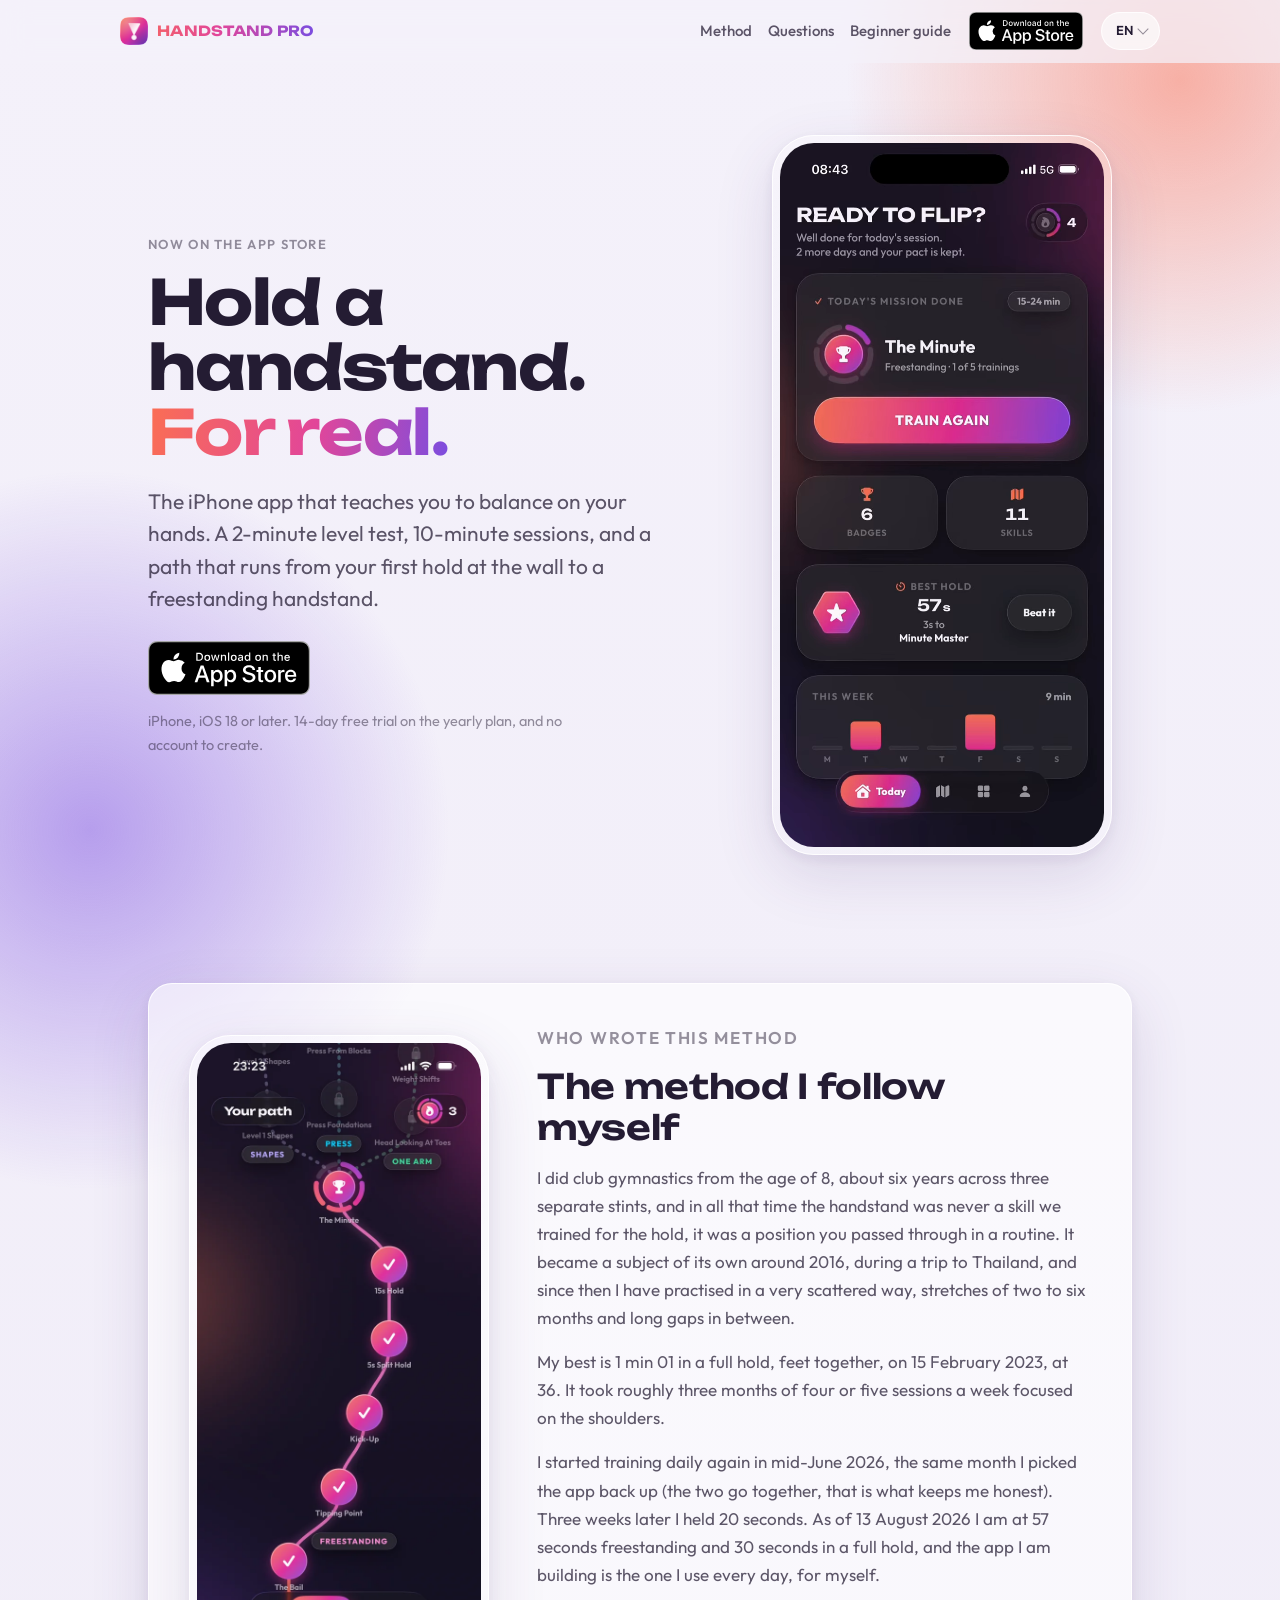
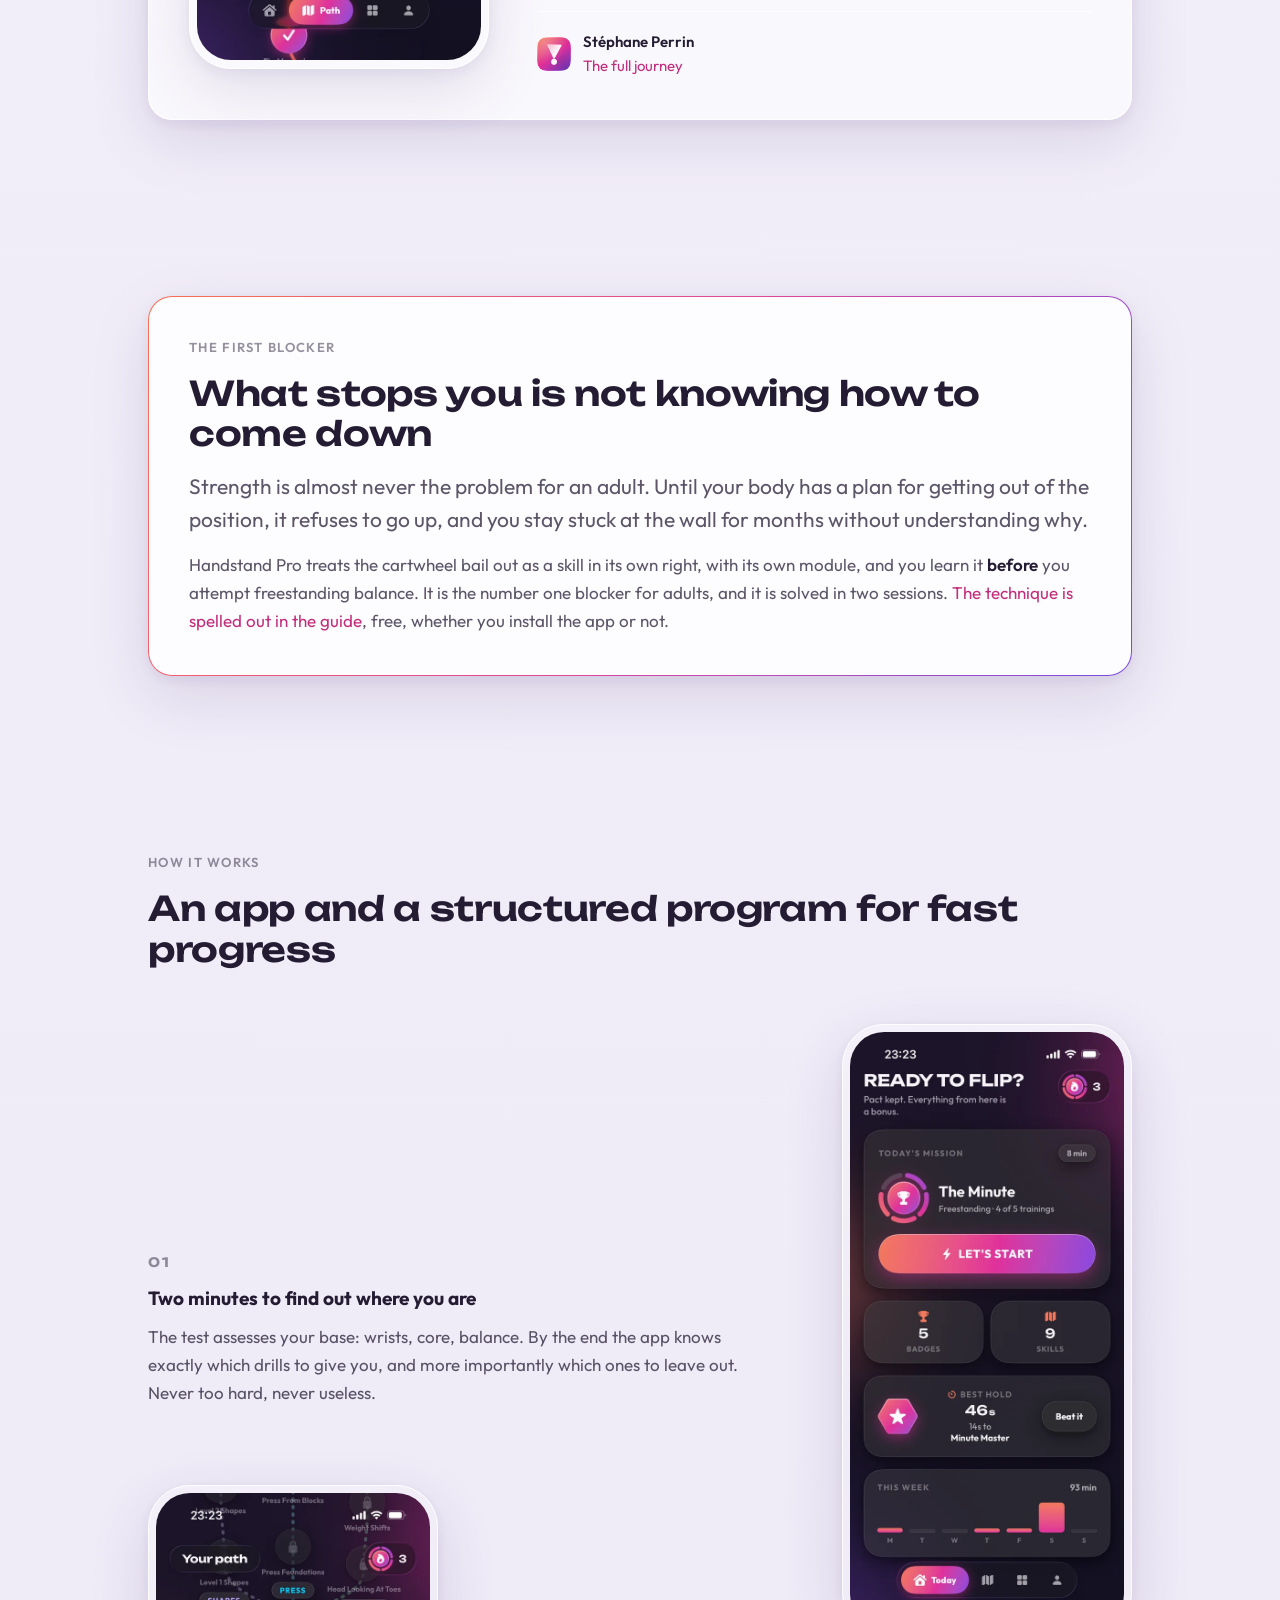
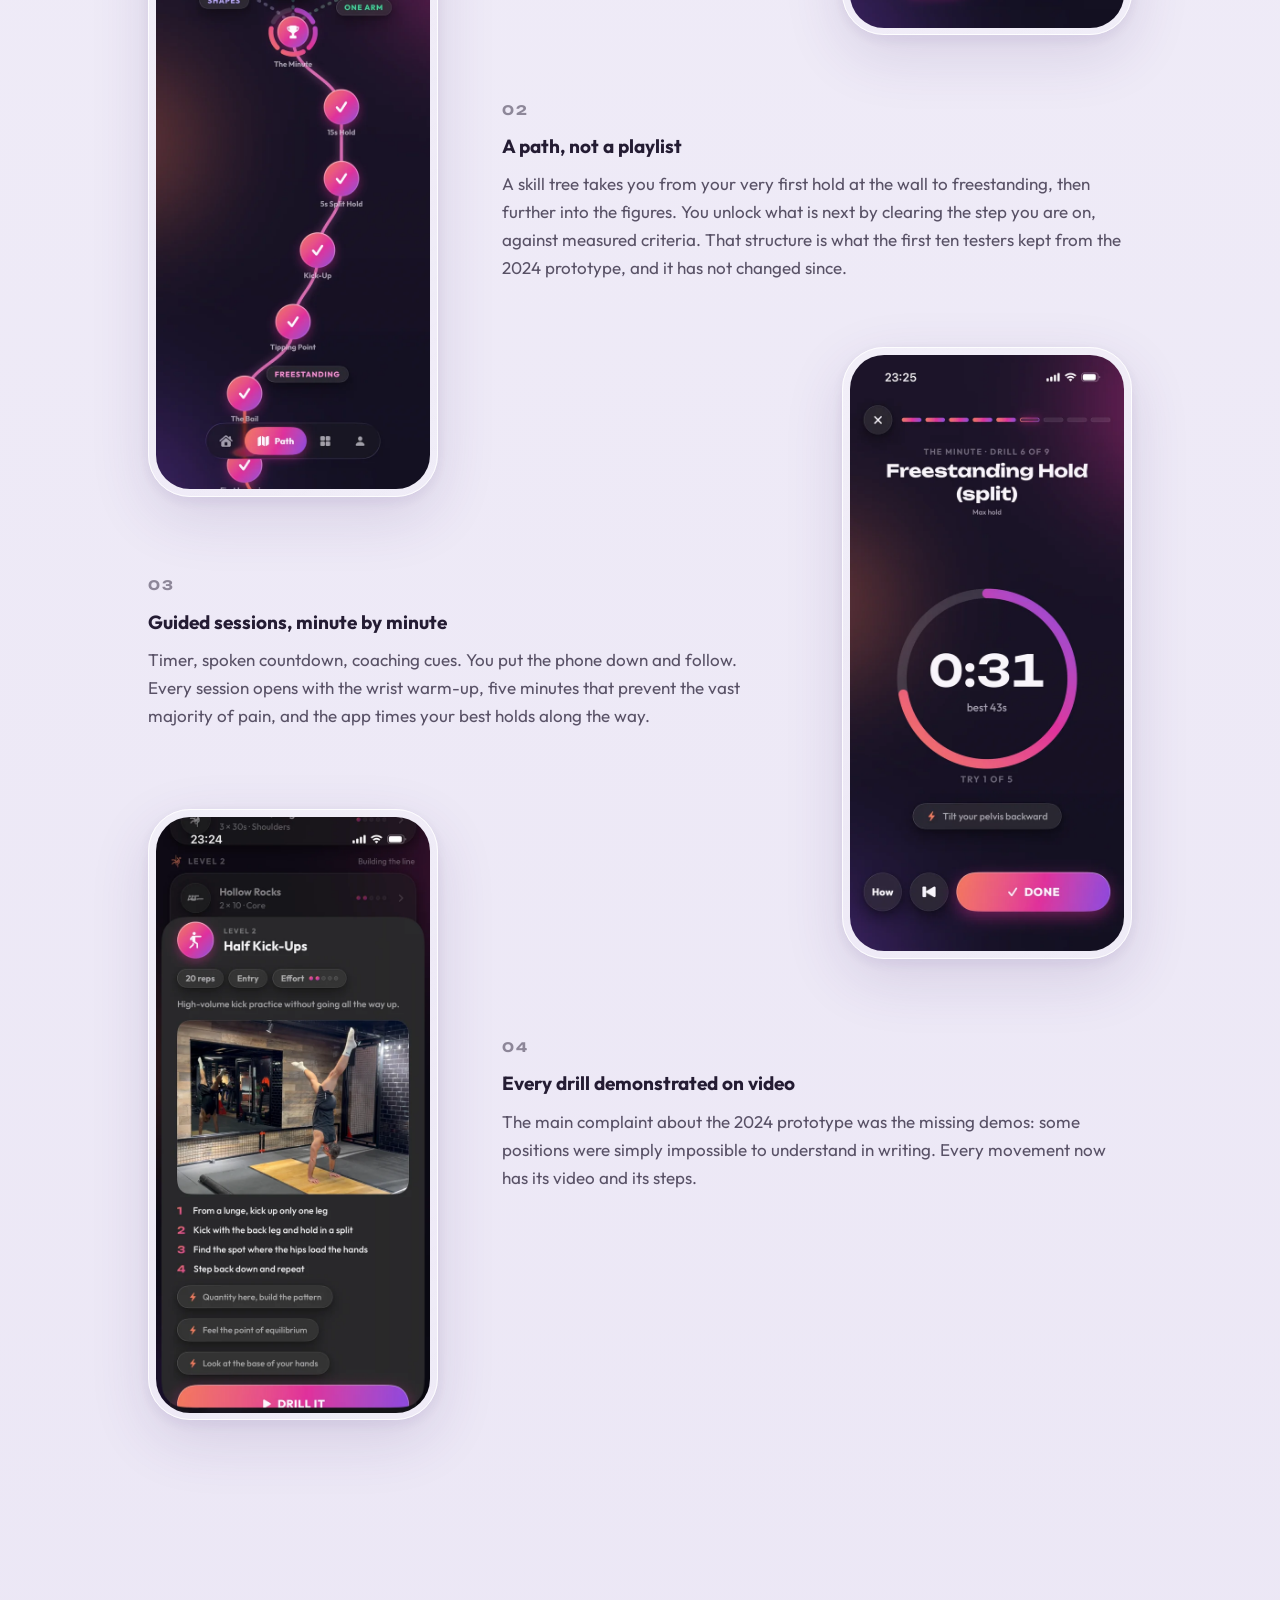
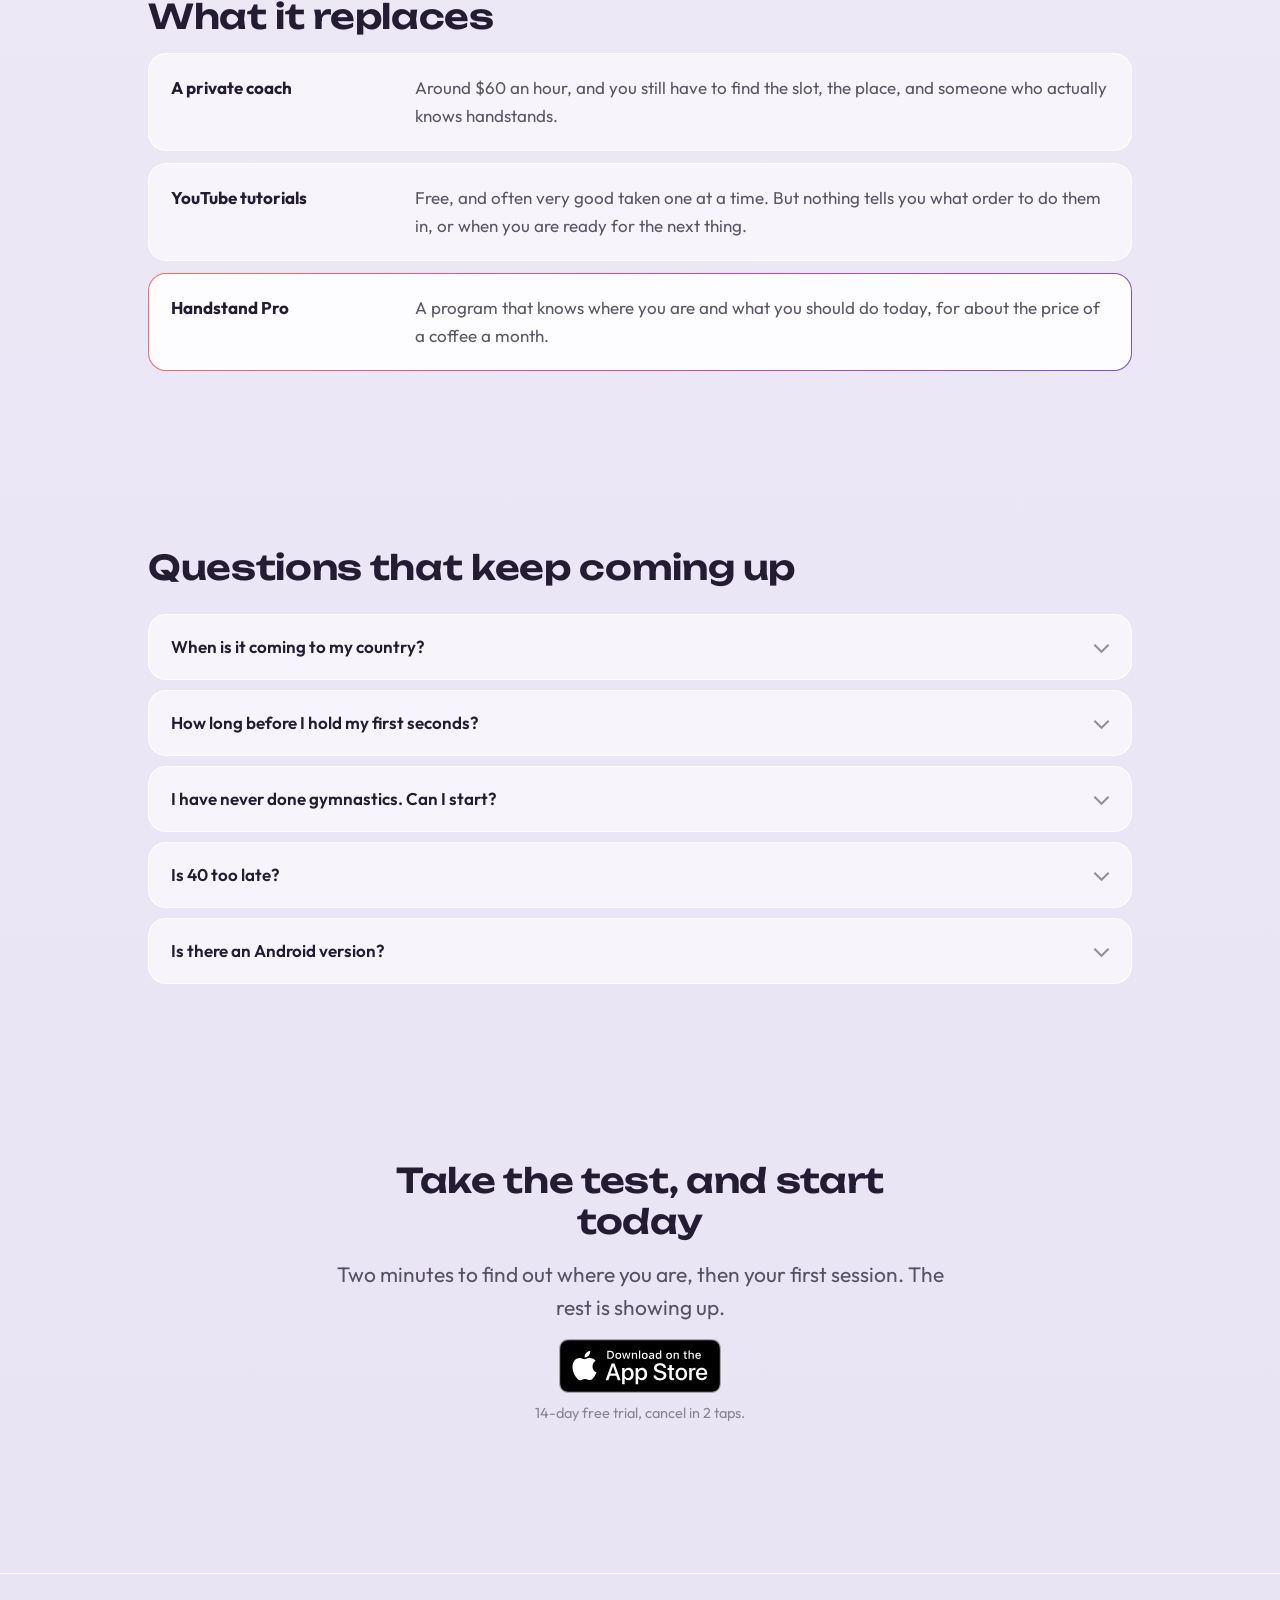
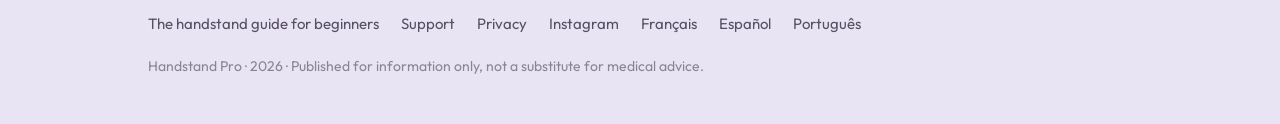
==== commit 838efa0c: "Ouvrir la page portugaise, et passer les quatre pages au générateur Quatrième langue de handstandpro" ====
--- a/index.html
+++ b/index.html
@@ -9,6 +9,7 @@
 <link rel="alternate" hreflang="fr" href="https://handstandpro.app/fr/">
 <link rel="alternate" hreflang="en" href="https://handstandpro.app/en/">
 <link rel="alternate" hreflang="es" href="https://handstandpro.app/es/">
+<link rel="alternate" hreflang="pt" href="https://handstandpro.app/pt/">
 <link rel="alternate" hreflang="x-default" href="https://handstandpro.app/">
 <meta property="og:type" content="website">
 <meta property="og:site_name" content="Handstand Pro">
@@ -31,8 +32,8 @@
 <link rel="stylesheet" href="/assets/css/style.css">
 
 <!-- Aiguillage de langue.
-     Il ne s'exécute QUE sur cette page. Ni /fr/ ni /en/ ne redirigent, ce qui
-     garantit que les deux restent explorables par un robot, partageables par
+     Il ne s'exécute QUE sur cette page. Aucune page de langue ne redirige, ce
+     qui garantit qu'elles restent explorables par un robot, partageables par
      lien direct, et indexables séparément. Googlebot explore majoritairement
      depuis les États-Unis sans en-tête Accept-Language : une redirection posée
      sur les pages de langue lui cacherait purement et simplement le français.
@@ -42,10 +43,11 @@
 (function () {
   try {
     var choix = localStorage.getItem("hp-lang");
-    if (choix !== "fr" && choix !== "en" && choix !== "es") {
+    if (choix !== "fr" && choix !== "en" && choix !== "es" && choix !== "pt") {
       var langue = navigator.language || "";
       choix = /^fr\b/i.test(langue) ? "fr"
             : /^es\b/i.test(langue) ? "es"
+            : /^pt\b/i.test(langue) ? "pt"
             : "en";
     }
     location.replace("/" + choix + "/" + location.search + location.hash);
@@ -59,18 +61,21 @@
   <h1 style="font-size:clamp(28px,5vw,44px)">Handstand&nbsp;<span class="grad">Pro</span></h1>
   <p class="lede">L'app iPhone qui t'apprend l'équilibre sur les mains.<br>
     <span lang="en">The iPhone app that teaches you to balance on your hands.</span><br>
-    <span lang="es">La app de iPhone que te enseña el equilibrio sobre las manos.</span></p>
+    <span lang="es">La app de iPhone que te enseña el equilibrio sobre las manos.</span><br>
+    <span lang="pt">O app de iPhone que ensina você a se equilibrar sobre as mãos.</span></p>
   <div class="cta-row">
     <a class="btn-store" href="/fr/" hreflang="fr" lang="fr">
       <span class="store-lines"><span class="store-small">Le site en</span><span class="store-big">Français</span></span>
     </a>
     <a class="btn-ghost" href="/en/" hreflang="en" lang="en">English</a>
     <a class="btn-ghost" href="/es/" hreflang="es" lang="es">Español</a>
+    <a class="btn-ghost" href="/pt/" hreflang="pt" lang="pt">Português</a>
   </div>
   <p class="cta-note" style="margin-top:26px">
     <a href="https://learn.handstandpro.app/fr/">Le guide du handstand</a> ·
     <a href="https://learn.handstandpro.app/" hreflang="en" lang="en">The handstand guide</a> ·
     <a href="https://learn.handstandpro.app/es/" hreflang="es" lang="es">La guía del handstand</a> ·
+    <a href="https://learn.handstandpro.app/pt/" hreflang="pt" lang="pt">O guia da parada de mão</a> ·
     <a href="https://support.handstandpro.app">Assistance</a> ·
     <a href="https://privacy.handstandpro.app">Confidentialité</a>
   </p>
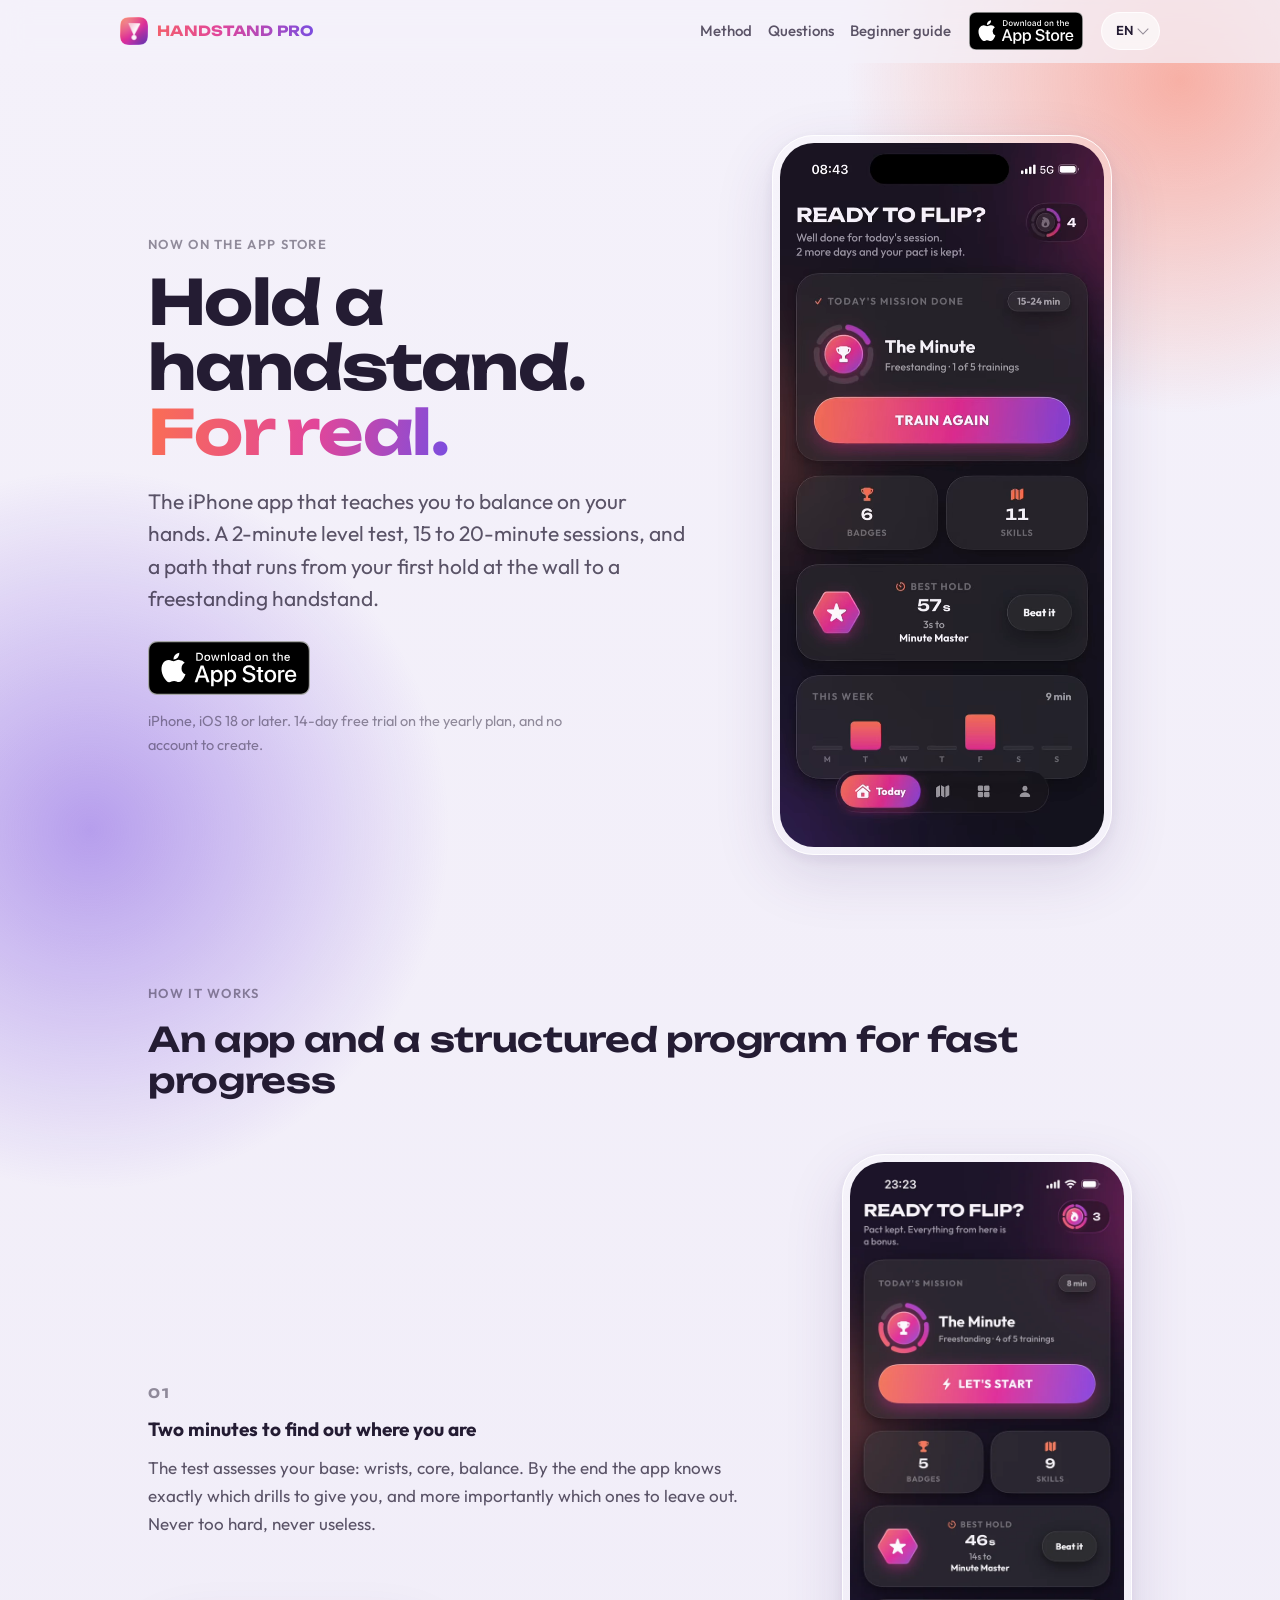
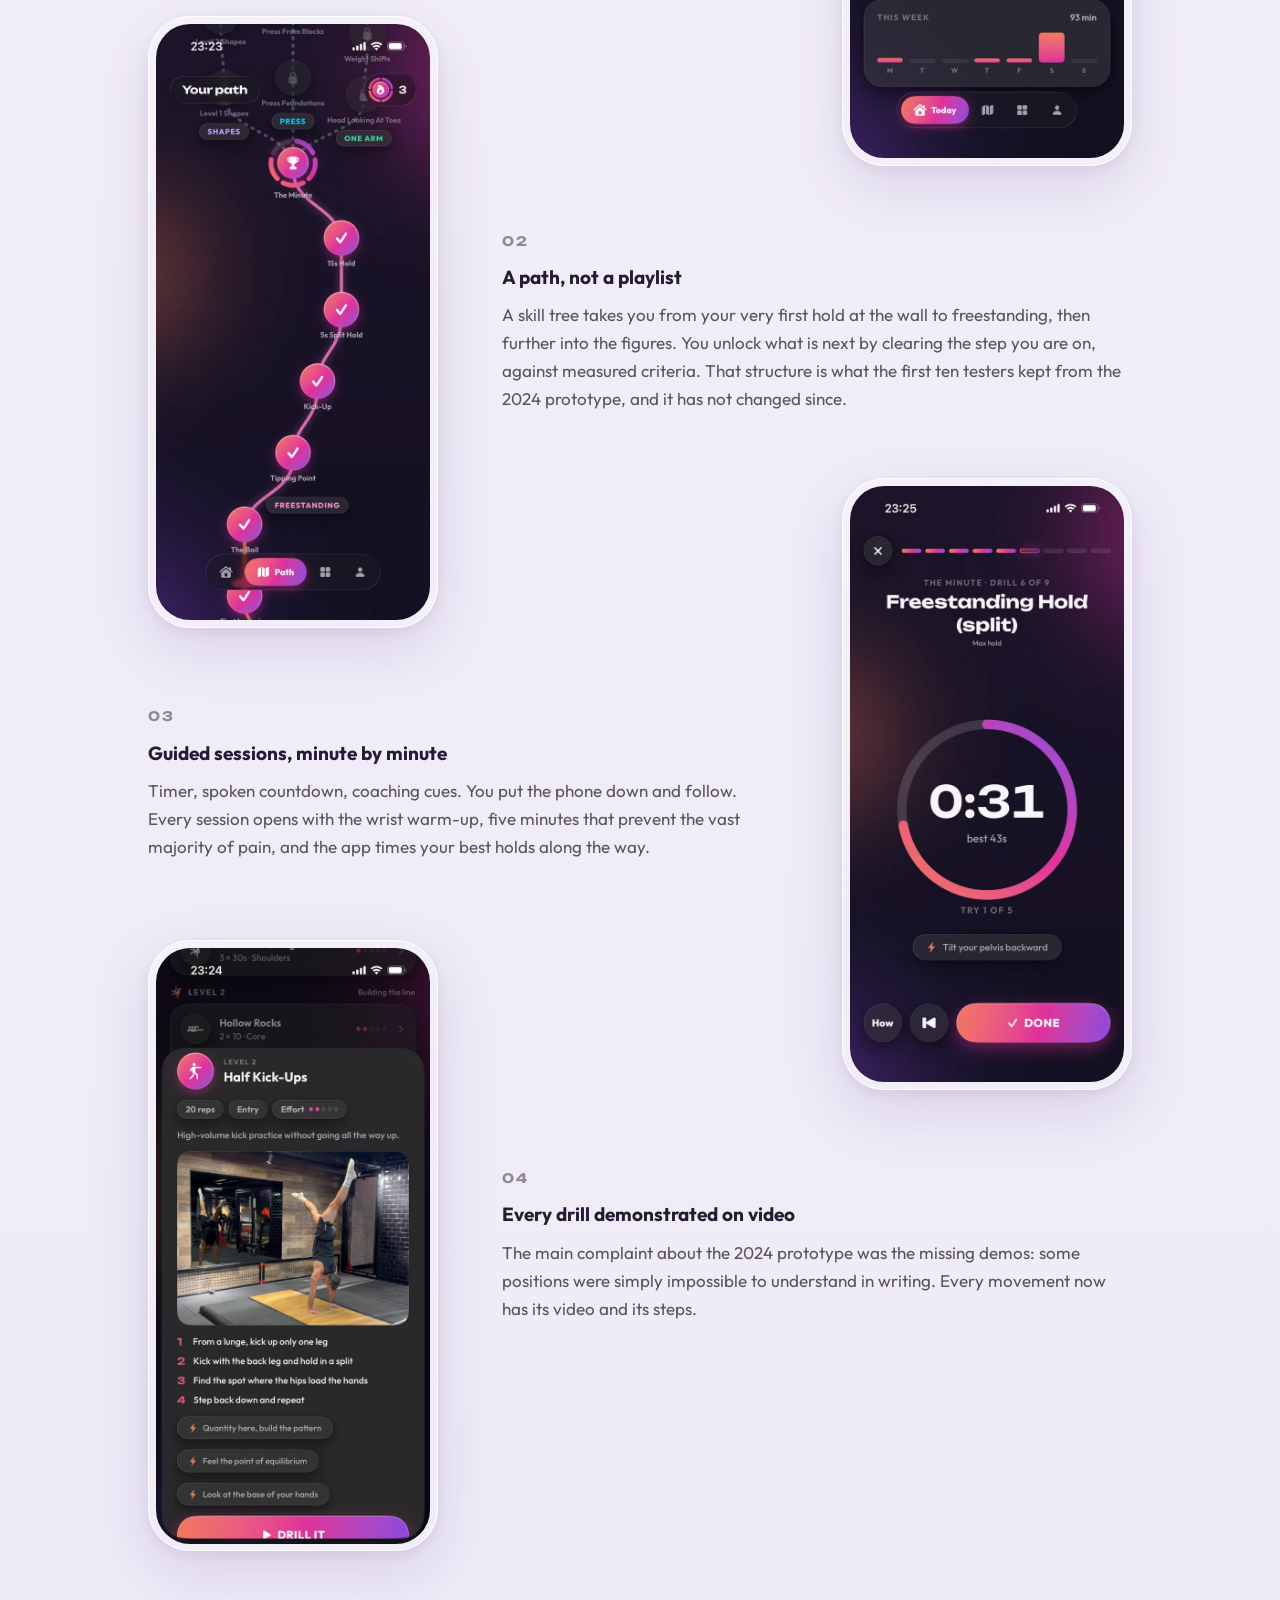
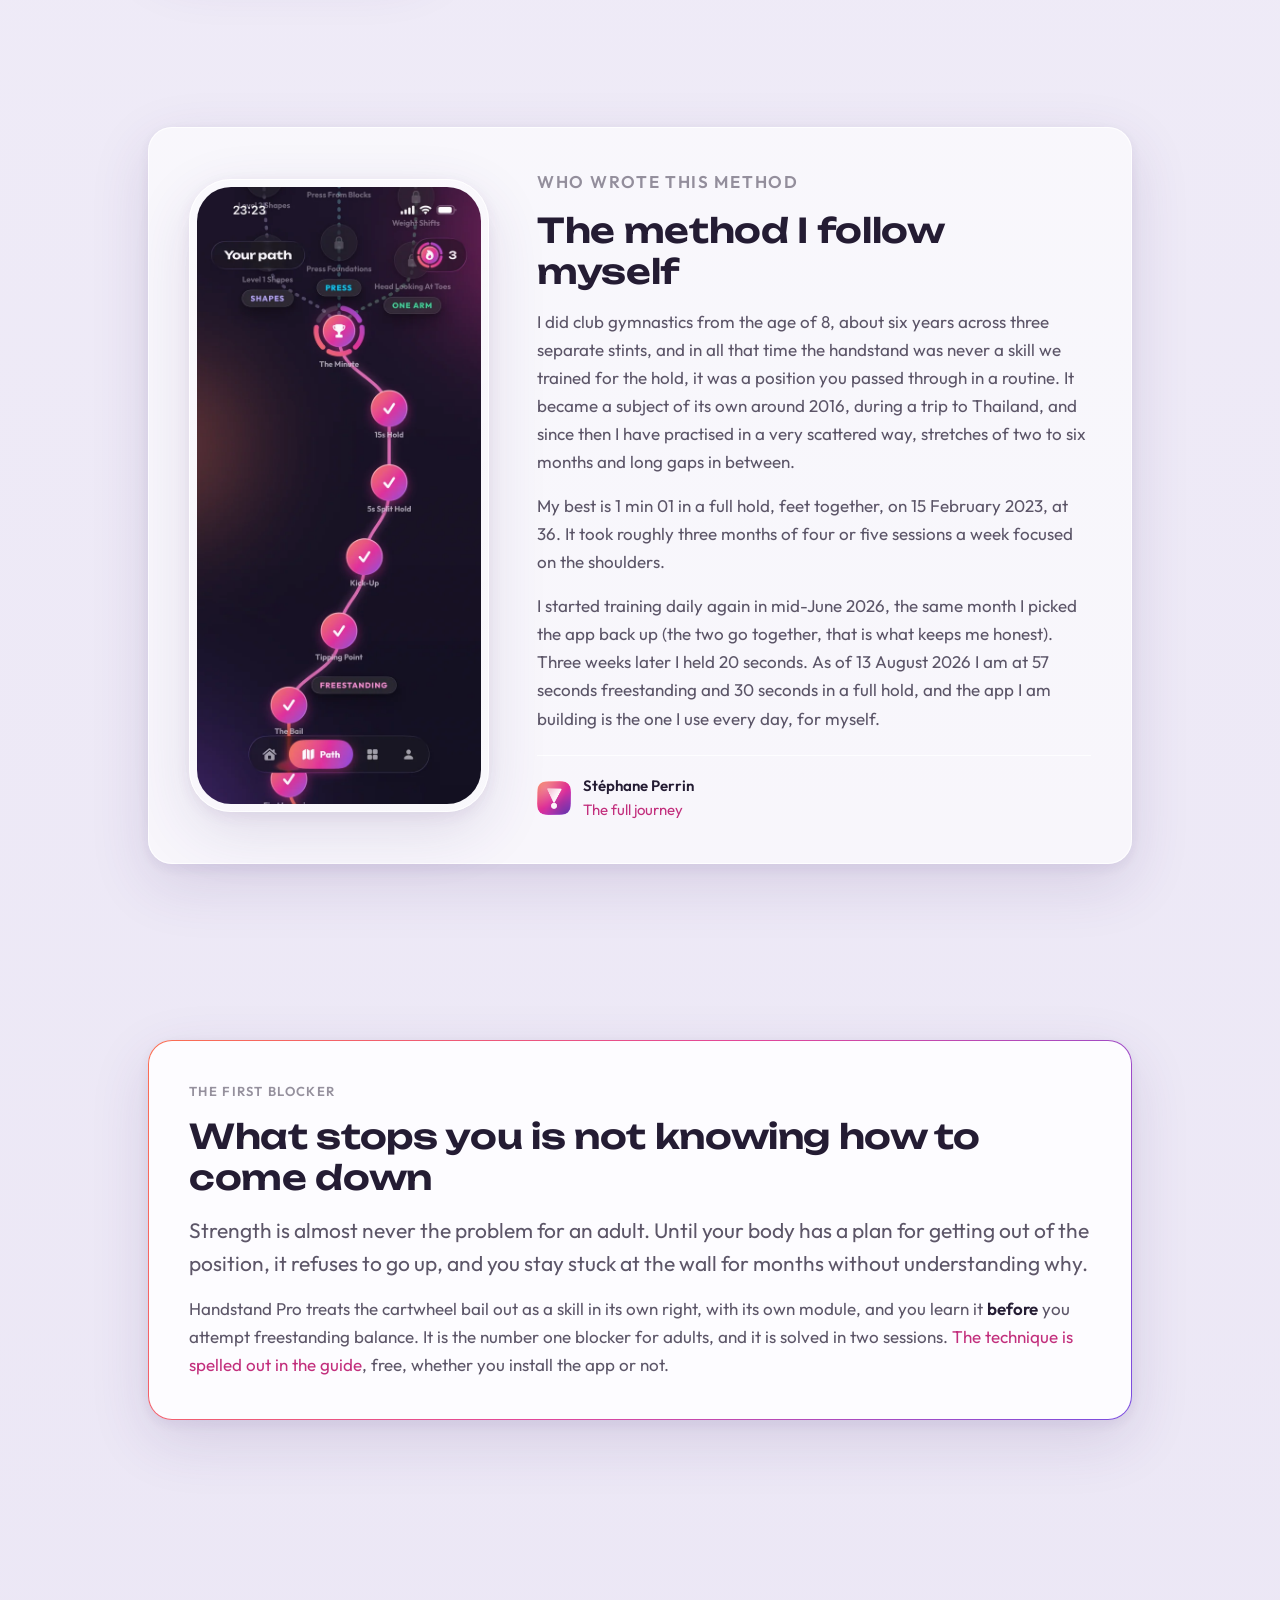
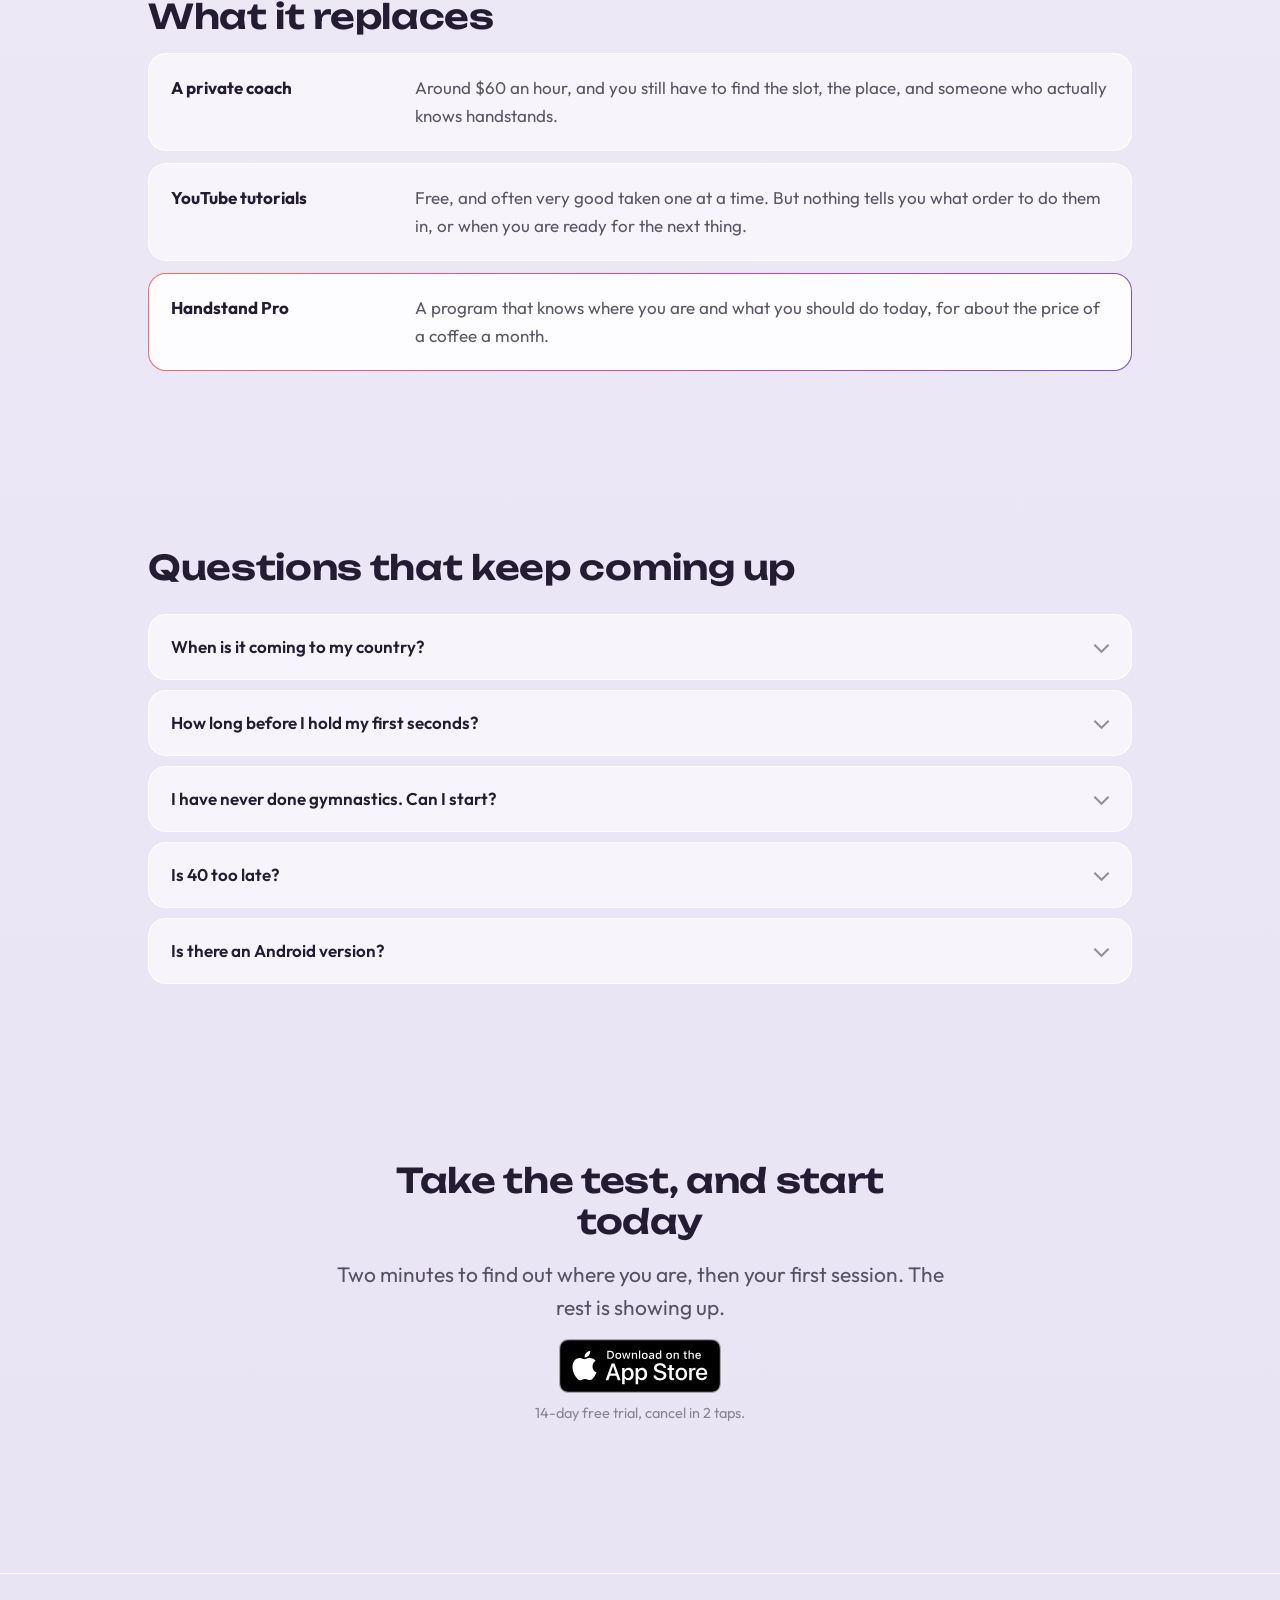
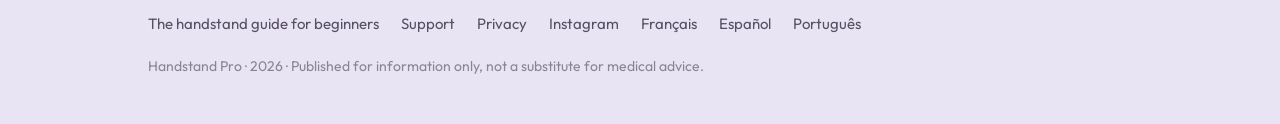
==== commit 924990bf: "Passer 15 à 20 minutes, réordonner les blocs de la home Sous-titre, description et lede des 4 langue" ====
--- a/index.html
+++ b/index.html
@@ -14,14 +14,14 @@
 <meta property="og:type" content="website">
 <meta property="og:site_name" content="Handstand Pro">
 <meta property="og:title" content="Handstand Pro : tiens sur les mains, pour de vrai">
-<meta property="og:description" content="L'app iPhone qui t'apprend l'équilibre sur les mains : test de niveau de 2 minutes, séances de 10 minutes, parcours du mur à l'équilibre libre.">
+<meta property="og:description" content="L'app iPhone qui t'apprend l'équilibre sur les mains : test de niveau de 2 minutes, séances de 15 à 20 minutes, parcours du mur à l'équilibre libre.">
 <meta property="og:url" content="https://handstandpro.app/">
 <meta property="og:image" content="https://handstandpro.app/assets/img/og-default.png">
 <meta property="og:image:width" content="1200">
 <meta property="og:image:height" content="630">
 <meta name="twitter:card" content="summary_large_image">
 <meta name="twitter:title" content="Handstand Pro : tiens sur les mains, pour de vrai">
-<meta name="twitter:description" content="L'app iPhone qui t'apprend l'équilibre sur les mains : test de niveau de 2 minutes, séances de 10 minutes, parcours du mur à l'équilibre libre.">
+<meta name="twitter:description" content="L'app iPhone qui t'apprend l'équilibre sur les mains : test de niveau de 2 minutes, séances de 15 à 20 minutes, parcours du mur à l'équilibre libre.">
 <meta name="twitter:image" content="https://handstandpro.app/assets/img/og-default.png">
 <meta name="theme-color" content="#171226">
 <link rel="icon" href="/assets/img/favicon-32.png" sizes="32x32">
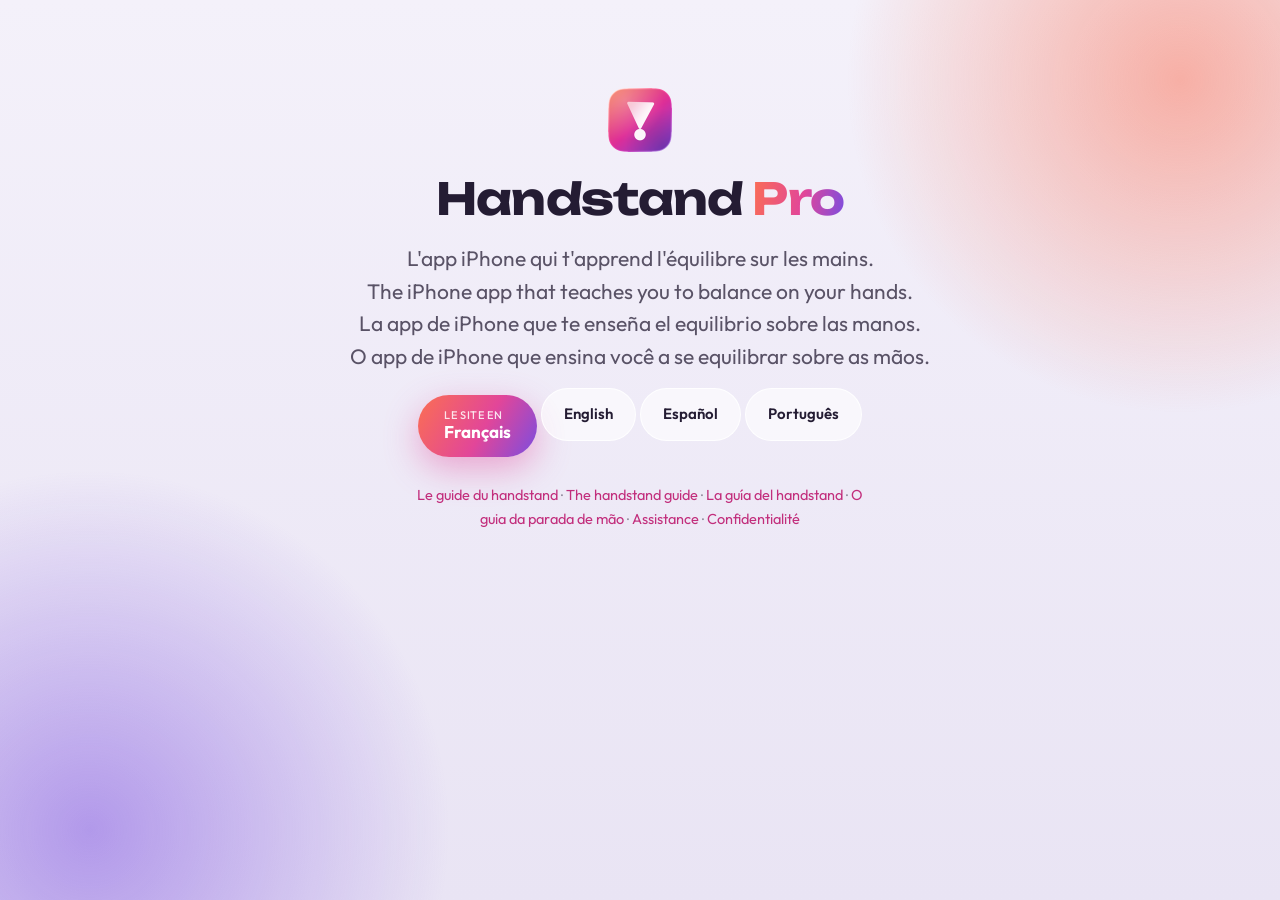
==== commit 39a24b3e: "Retirer le repli sur la langue du navigateur de l'aiguillage racine Search Console signalait le 30 a" ====
--- a/index.html
+++ b/index.html
@@ -32,25 +32,22 @@
 <link rel="stylesheet" href="/assets/css/style.css">
 
 <!-- Aiguillage de langue.
+     ⚠️ Il ne se déclenche QUE sur un choix explicite déjà mémorisé. Le repli
+     sur navigator.language a été retiré le 2026-09-08 : il envoyait Googlebot,
+     qui rend le JavaScript en en-US avec un stockage vide, de « / » vers
+     « /en/ », si bien que Google traitait les deux URLs en doublons et
+     n'indexait jamais la page anglaise. Ne pas le remettre.
+
      Il ne s'exécute QUE sur cette page. Aucune page de langue ne redirige, ce
-     qui garantit qu'elles restent explorables par un robot, partageables par
-     lien direct, et indexables séparément. Googlebot explore majoritairement
-     depuis les États-Unis sans en-tête Accept-Language : une redirection posée
-     sur les pages de langue lui cacherait purement et simplement le français.
-     replace() plutôt que href pour ne pas piéger le bouton retour, et un choix
-     explicite déjà mémorisé prime toujours sur la langue du navigateur. -->
+     qui les garde explorables, partageables par lien direct et indexables
+     séparément. replace() plutôt que href pour ne pas piéger le bouton retour. -->
 <script>
 (function () {
   try {
     var choix = localStorage.getItem("hp-lang");
-    if (choix !== "fr" && choix !== "en" && choix !== "es" && choix !== "pt") {
-      var langue = navigator.language || "";
-      choix = /^fr\b/i.test(langue) ? "fr"
-            : /^es\b/i.test(langue) ? "es"
-            : /^pt\b/i.test(langue) ? "pt"
-            : "en";
+    if (choix === "fr" || choix === "en" || choix === "es" || choix === "pt") {
+      location.replace("/" + choix + "/" + location.search + location.hash);
     }
-    location.replace("/" + choix + "/" + location.search + location.hash);
   } catch (e) {}
 })();
 </script>
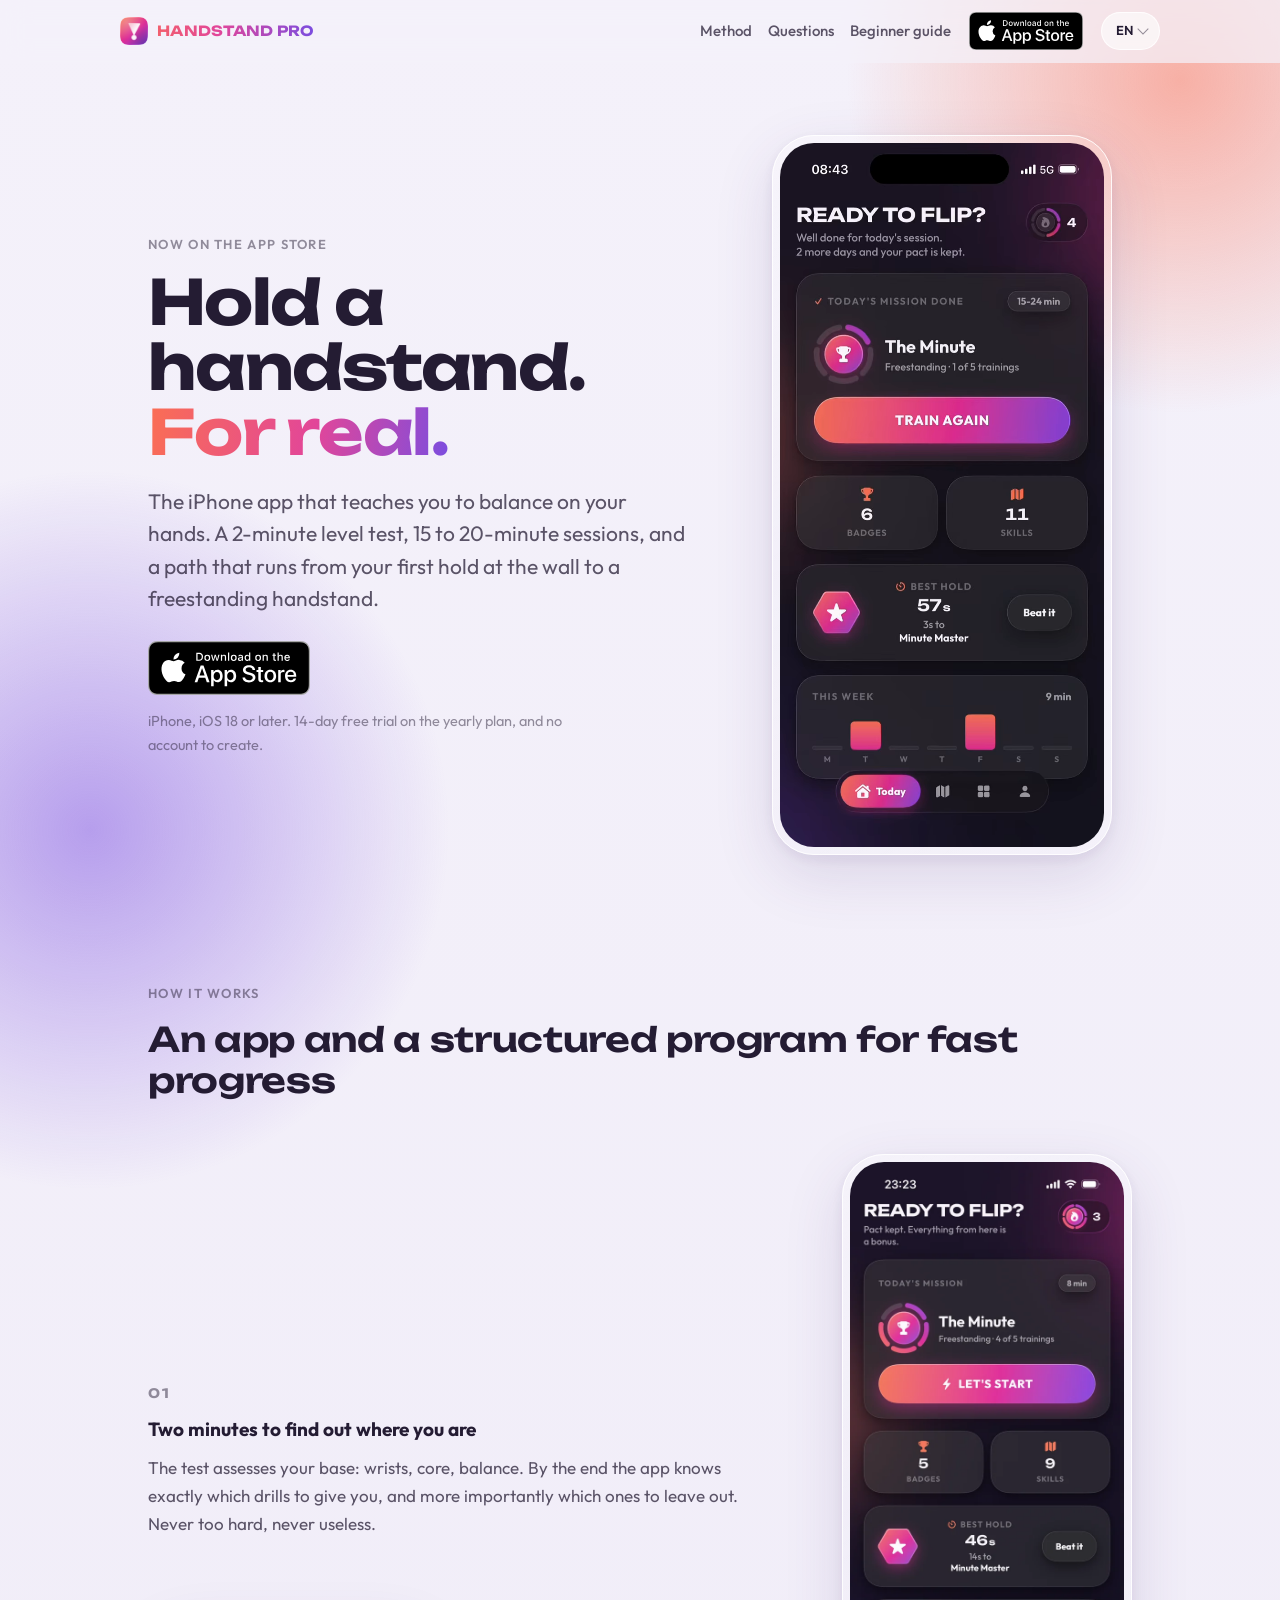
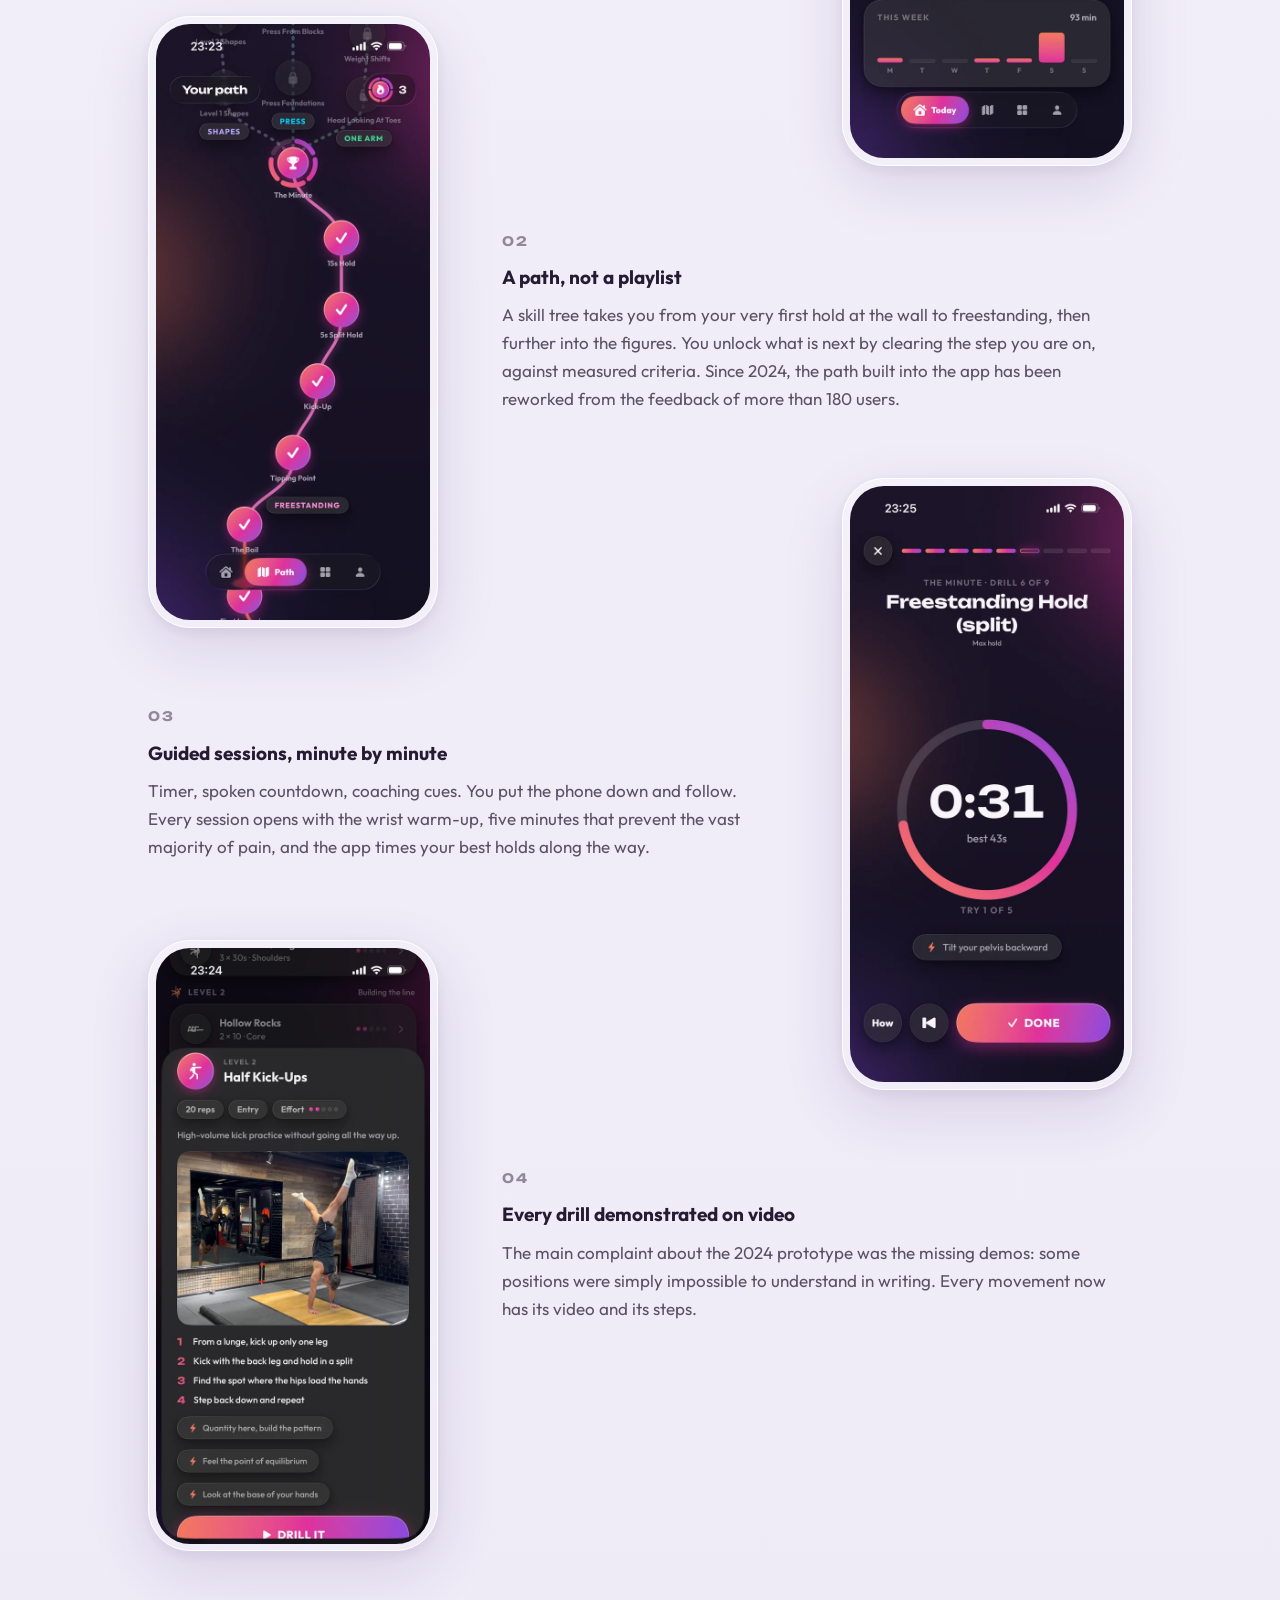
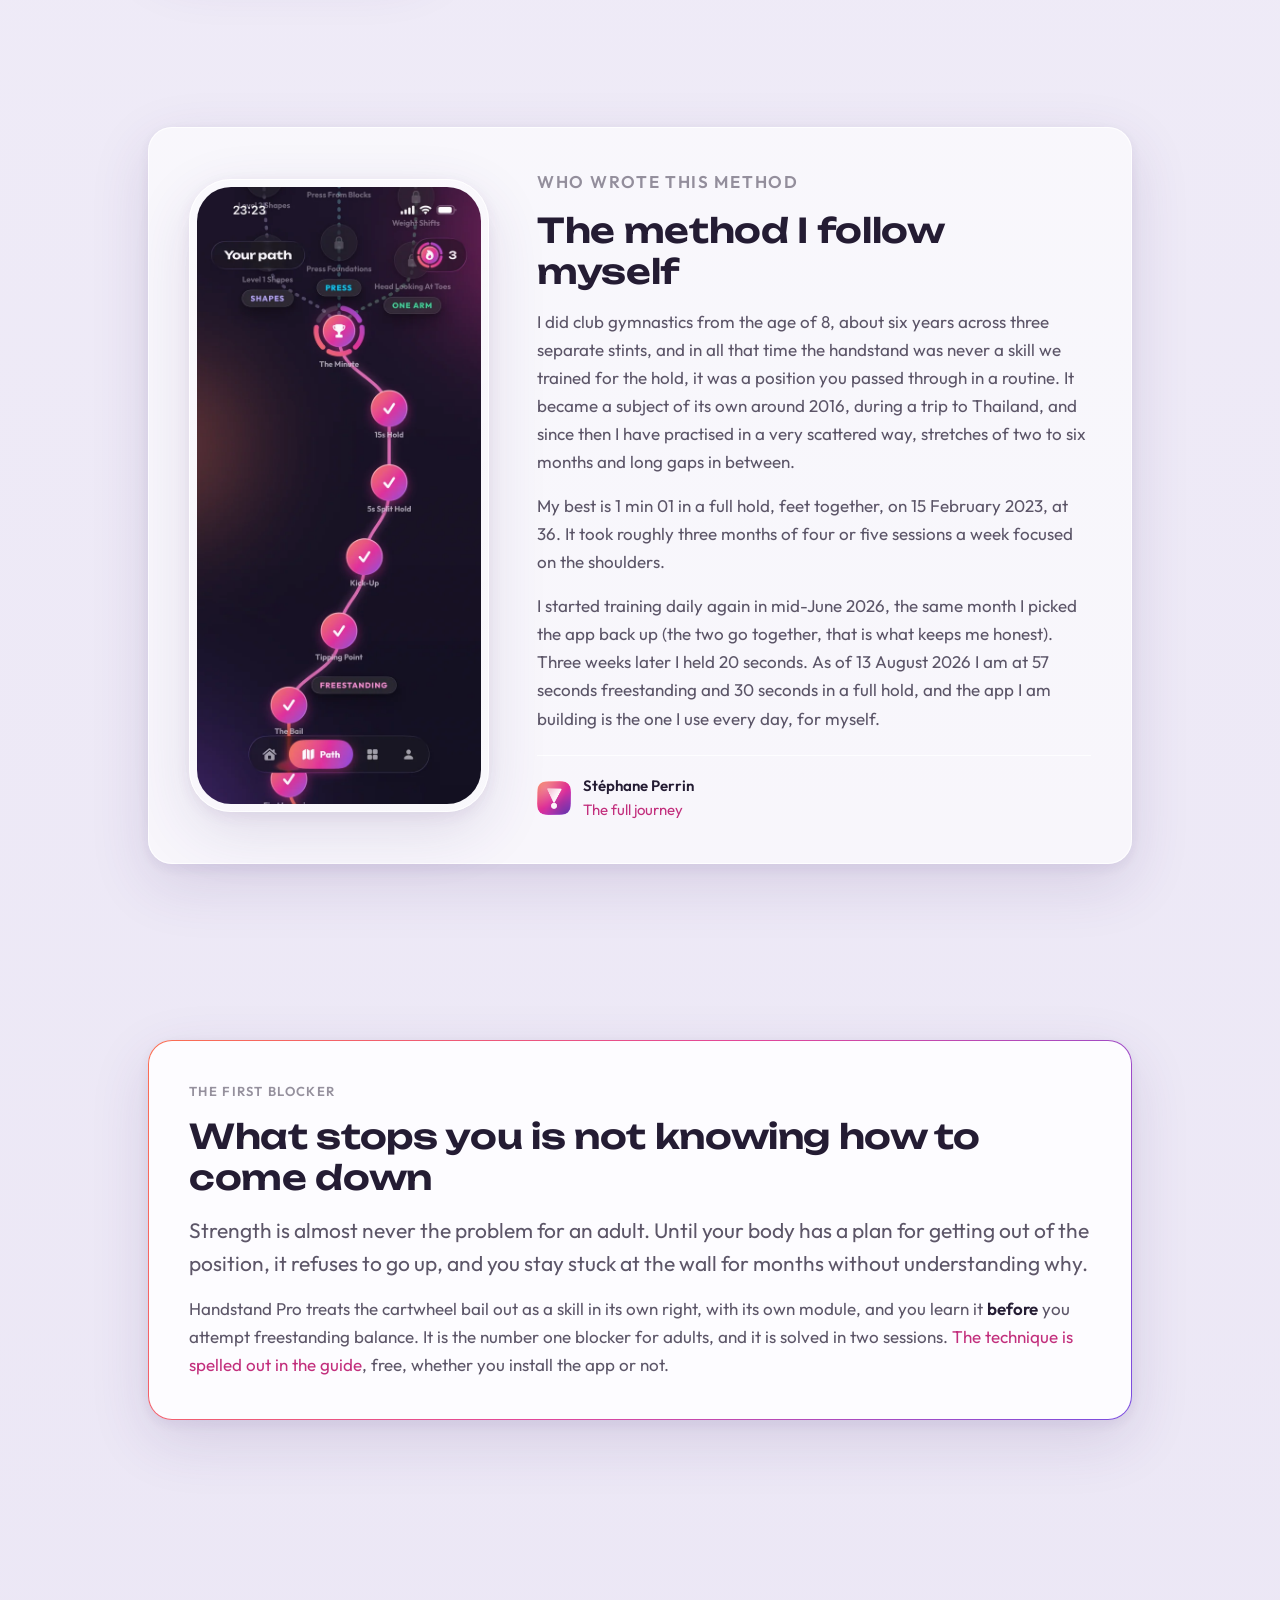
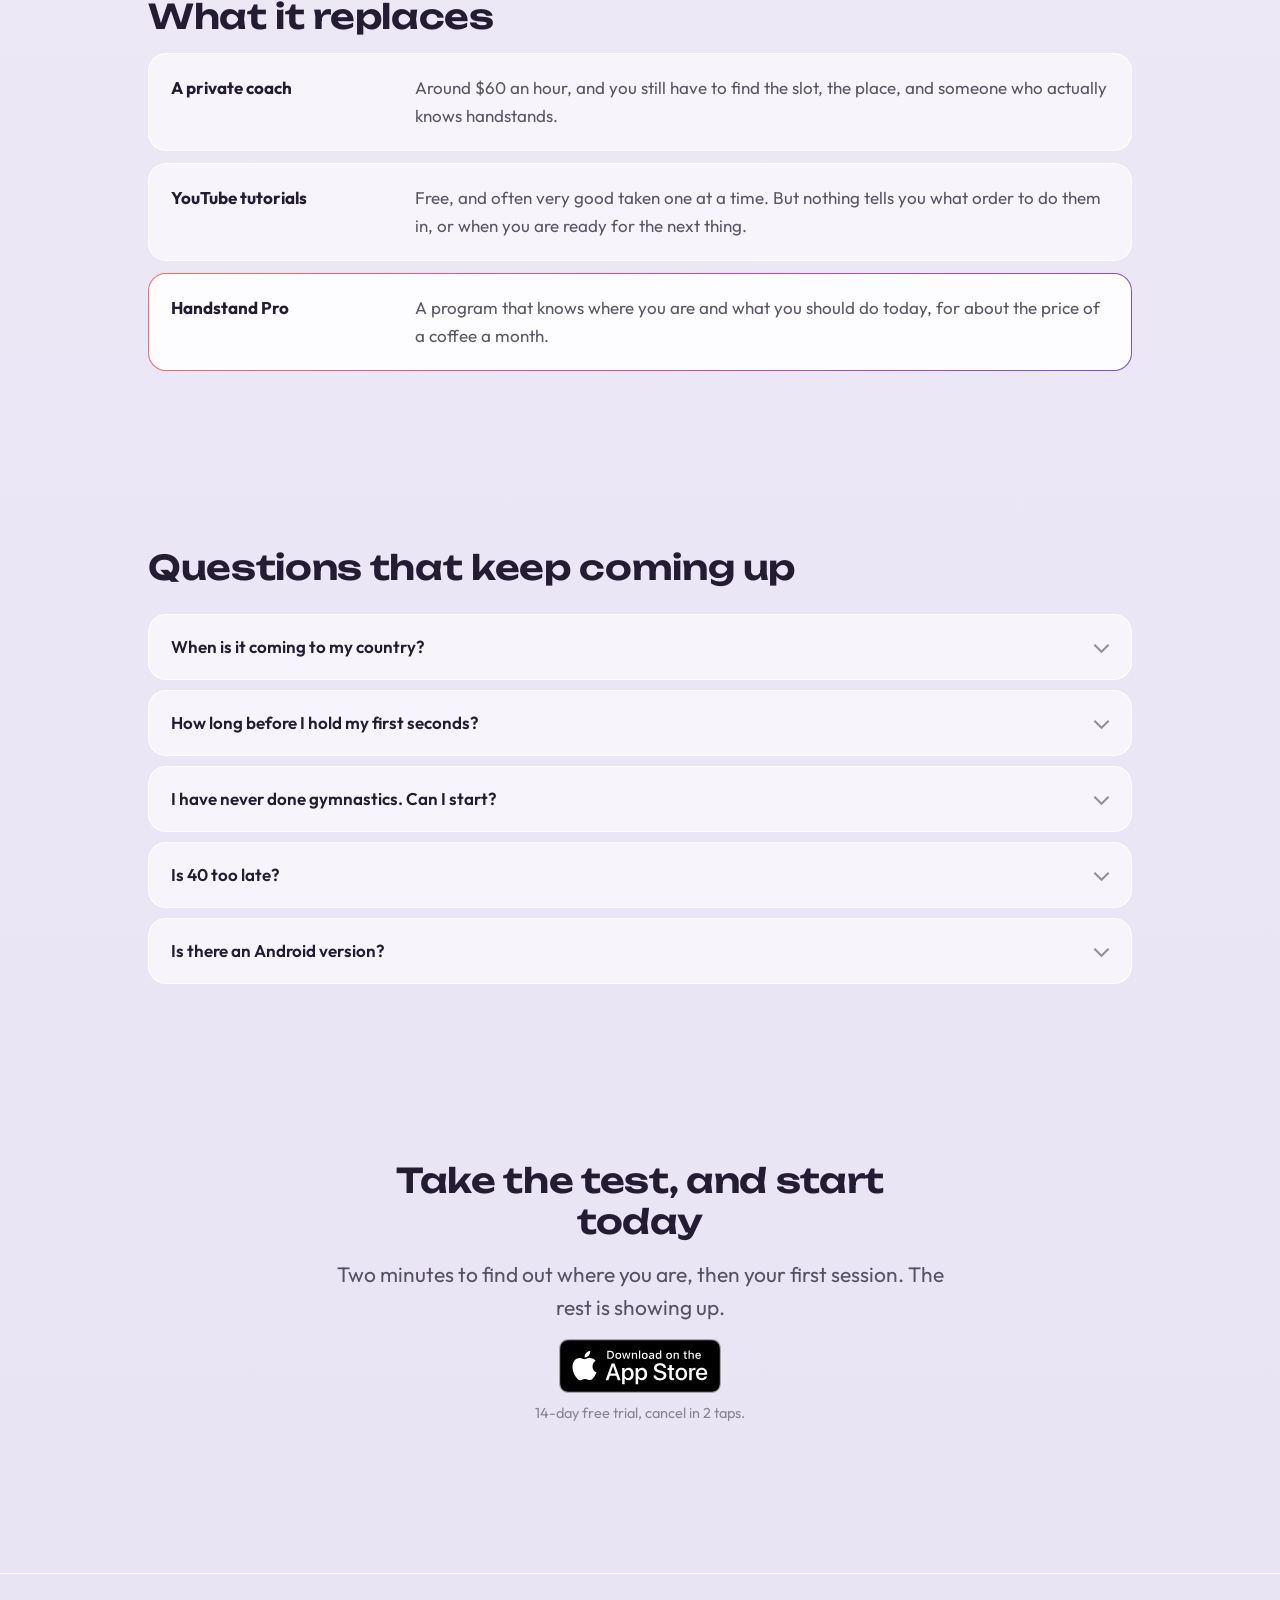
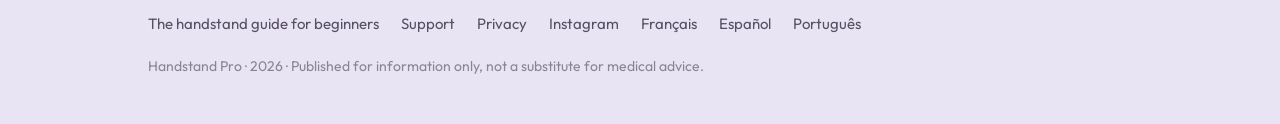
==== commit 90d9c7fd: "Rétablir l'acheminement automatique, en réglant l'indexation autrement La correction du matin suppri" ====
--- a/index.html
+++ b/index.html
@@ -5,12 +5,12 @@
 <meta name="viewport" content="width=device-width, initial-scale=1">
 <title>Handstand Pro</title>
 <meta name="description" content="Handstand Pro, l'app iPhone qui apprend l'équilibre sur les mains. Choisissez votre langue. Handstand Pro, the iPhone app that teaches you to balance on your hands. Pick your language. Elige tu idioma.">
-<link rel="canonical" href="https://handstandpro.app/">
+<link rel="canonical" href="https://handstandpro.app/en/">
 <link rel="alternate" hreflang="fr" href="https://handstandpro.app/fr/">
 <link rel="alternate" hreflang="en" href="https://handstandpro.app/en/">
 <link rel="alternate" hreflang="es" href="https://handstandpro.app/es/">
 <link rel="alternate" hreflang="pt" href="https://handstandpro.app/pt/">
-<link rel="alternate" hreflang="x-default" href="https://handstandpro.app/">
+<link rel="alternate" hreflang="x-default" href="https://handstandpro.app/en/">
 <meta property="og:type" content="website">
 <meta property="og:site_name" content="Handstand Pro">
 <meta property="og:title" content="Handstand Pro : tiens sur les mains, pour de vrai">
@@ -31,12 +31,17 @@
 <link rel="preload" href="/assets/fonts/Unbounded-Bold.woff2" as="font" type="font/woff2" crossorigin>
 <link rel="stylesheet" href="/assets/css/style.css">
 
-<!-- Aiguillage de langue.
-     ⚠️ Il ne se déclenche QUE sur un choix explicite déjà mémorisé. Le repli
-     sur navigator.language a été retiré le 2026-09-08 : il envoyait Googlebot,
-     qui rend le JavaScript en en-US avec un stockage vide, de « / » vers
-     « /en/ », si bien que Google traitait les deux URLs en doublons et
-     n'indexait jamais la page anglaise. Ne pas le remettre.
+<!-- Aiguillage de langue. Personne ne doit atterrir sur une page de choix :
+     un choix mémorisé gagne, sinon la langue du navigateur, sinon l'anglais.
+
+     ⚠️ Cette page se transforme donc en page de langue dès que le JavaScript
+     tourne, y compris pour Googlebot qui le rend en en-US avec un stockage
+     vide, et qui voit donc « /en/ ». C'est assumé, mais ça impose une chose :
+     **le canonical de cette page pointe vers /en/ et pas vers elle-même.**
+     Sans ça, Google traite « / » et « /en/ » en doublons, garde la racine
+     parce qu'elle est la plus liée, et n'indexe jamais la page anglaise. C'est
+     exactement ce qui s'est produit, constaté en Search Console le 2026-08-30.
+     Ne pas remettre un canonical vers « / » ici.
 
      Il ne s'exécute QUE sur cette page. Aucune page de langue ne redirige, ce
      qui les garde explorables, partageables par lien direct et indexables
@@ -45,9 +50,14 @@
 (function () {
   try {
     var choix = localStorage.getItem("hp-lang");
-    if (choix === "fr" || choix === "en" || choix === "es" || choix === "pt") {
-      location.replace("/" + choix + "/" + location.search + location.hash);
+    if (choix !== "fr" && choix !== "en" && choix !== "es" && choix !== "pt") {
+      var langue = navigator.language || "";
+      choix = /^fr\b/i.test(langue) ? "fr"
+            : /^es\b/i.test(langue) ? "es"
+            : /^pt\b/i.test(langue) ? "pt"
+            : "en";
     }
+    location.replace("/" + choix + "/" + location.search + location.hash);
   } catch (e) {}
 })();
 </script>
